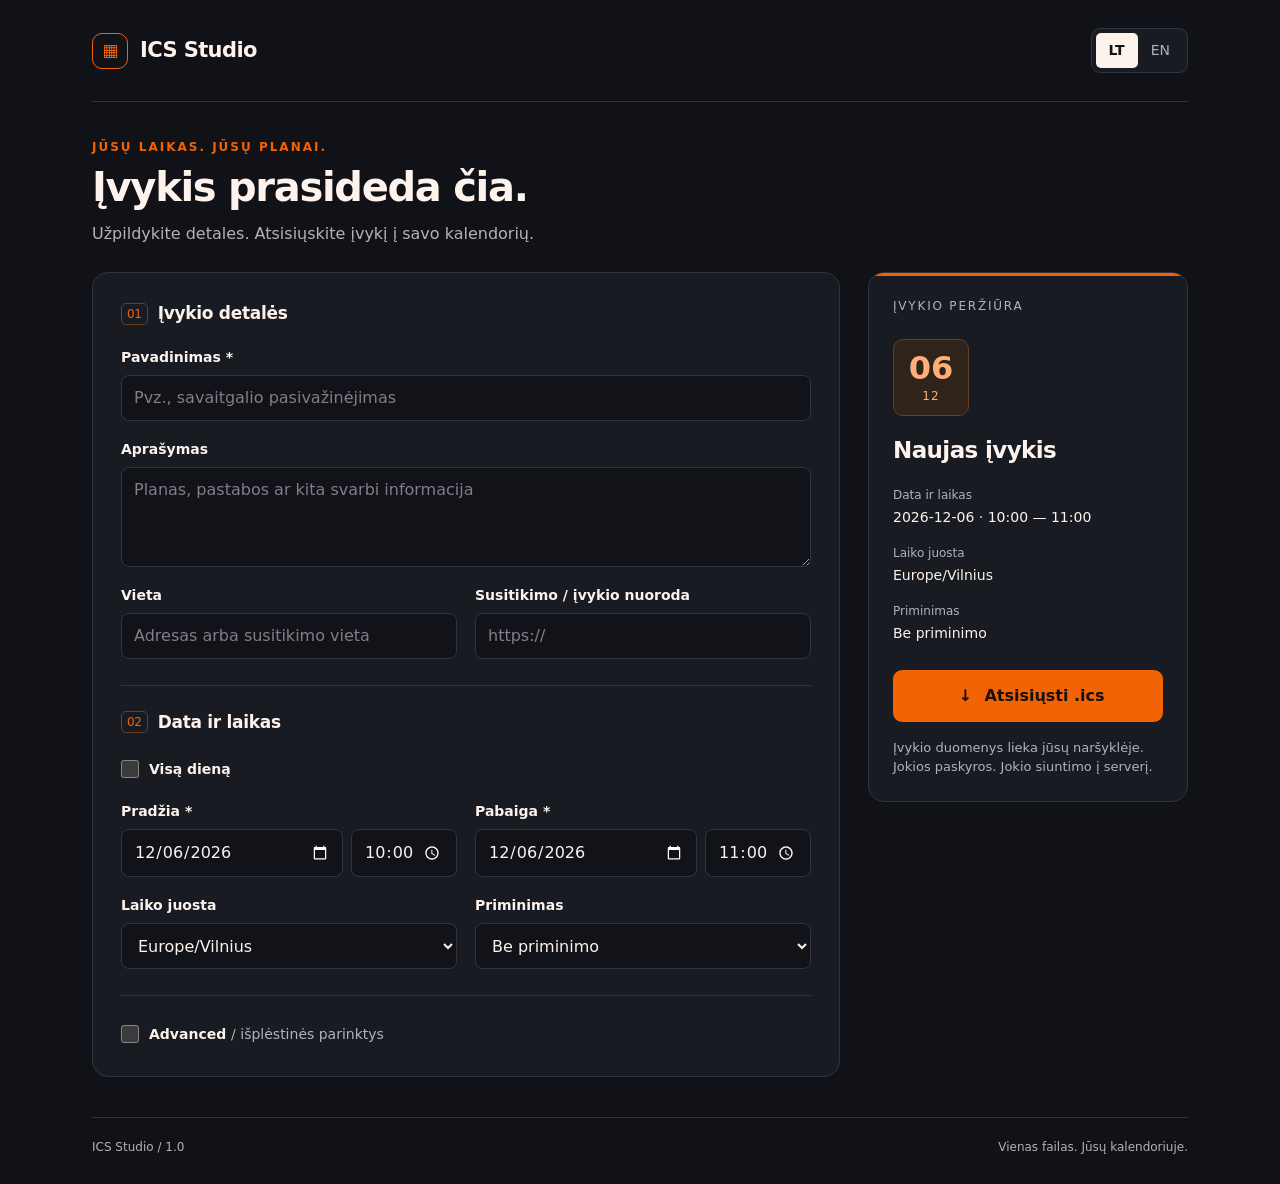
==== index.html @ b521a080 "Add files via upload" ====
<!doctype html>
<html lang="lt"><head><meta charset="UTF-8"><meta name="viewport" content="width=device-width,initial-scale=1"><meta name="theme-color" content="#111217"><meta name="description" content="Sukurkite ir atsisiųskite kalendoriaus įvykį. Create and download an iCalendar event. Private, free, no account."><title>ICS Studio — Kalendoriaus įvykis</title><link rel="icon" href="./favicon.svg" type="image/svg+xml"><link rel="stylesheet" href="./styles.css"><script defer src="./calendar.js"></script><script defer src="./app.js"></script></head>
<body><div class="shell"><header><div class="brand"><span class="mark" aria-hidden="true">▦</span>ICS Studio</div><nav class="lang" aria-label="Kalba / Language"><button type="button" data-lang="lt" aria-pressed="true">LT</button><button type="button" data-lang="en" aria-pressed="false">EN</button></nav></header>
<main><div class="intro"><p class="eyebrow" data-t="eyebrow">Jūsų laikas. Jūsų planai.</p><h1 data-t="heading">Įvykis prasideda čia.</h1><p data-t="intro">Užpildykite detales. Atsisiųskite įvykį į savo kalendorių.</p></div>
<noscript>Įjunkite JavaScript, kad galėtumėte sugeneruoti failą. Enable JavaScript to generate a file.</noscript>
<div class="layout"><form id="event-form" class="form-card">
<section><h2 class="section-title"><span class="number">01</span><span data-t="details">Įvykio detalės</span></h2><div class="grid">
<div class="field full"><label for="title" data-t="title">Pavadinimas *</label><input id="title" required maxlength="500" data-p="titlePlaceholder" placeholder="Pvz., savaitgalio pasivažinėjimas" autocomplete="off"></div>
<div class="field full"><label for="description" data-t="description">Aprašymas</label><textarea id="description" maxlength="20000" data-p="descriptionPlaceholder" placeholder="Planas, pastabos ar kita svarbi informacija"></textarea></div>
<div class="field"><label for="location" data-t="location">Vieta</label><input id="location" maxlength="1000" data-p="locationPlaceholder" placeholder="Adresas arba susitikimo vieta"></div>
<div class="field"><label for="url" data-t="url">Susitikimo / įvykio nuoroda</label><input id="url" type="url" maxlength="2000" placeholder="https://"></div>
</div></section>
<section><h2 class="section-title"><span class="number">02</span><span data-t="when">Data ir laikas</span></h2><div class="grid">
<label class="check full"><input id="allDay" type="checkbox"><span data-t="allDay">Visą dieną</span></label>
<div class="field"><label for="startDate" data-t="start">Pradžia *</label><div class="date-pair"><input id="startDate" type="date" min="2007-01-01" max="2099-12-31" required><input id="startTime" type="time" value="10:00" required data-a="startTime"></div></div>
<div class="field"><label for="endDate" data-t="end">Pabaiga *</label><div class="date-pair"><input id="endDate" type="date" min="2007-01-01" max="2099-12-31" required><input id="endTime" type="time" value="11:00" required data-a="endTime"></div></div>
<p class="hint full" id="allDayHint" data-t="allDayHint" hidden>Įtraukiama ir pasirinkta paskutinė diena.</p>
<div class="field" id="zoneField"><label for="zone" data-t="zone">Laiko juosta</label><select id="zone"><option value="Europe/Vilnius">Europe/Vilnius</option><option value="Europe/Riga">Europe/Riga</option><option value="Europe/Tallinn">Europe/Tallinn</option><option value="Europe/Warsaw">Europe/Warsaw</option><option value="Europe/Berlin">Europe/Berlin</option><option value="Europe/Paris">Europe/Paris</option><option value="Europe/London">Europe/London</option><option value="America/New_York">America/New_York</option><option value="America/Los_Angeles">America/Los_Angeles</option><option value="UTC">UTC</option></select></div>
<div class="field"><label for="reminder" data-t="reminder">Priminimas</label><select id="reminder"><option value="" data-t="none">Be priminimo</option><option value="0" data-t="atStart">Prasidėjus</option><option value="5" data-t="m5">Prieš 5 min.</option><option value="15" data-t="m15">Prieš 15 min.</option><option value="30" data-t="m30">Prieš 30 min.</option><option value="60" data-t="h1">Prieš 1 val.</option><option value="1440" data-t="d1">Prieš 1 dieną</option></select></div>
</div></section>
<section><div class="advanced-toggle"><label class="check"><input id="advanced" type="checkbox" aria-controls="advancedFields" aria-expanded="false"><span>Advanced <span class="optional" data-t="advanced">/ išplėstinės parinktys</span></span></label></div>
<fieldset id="advancedFields" class="advanced-content" disabled hidden><div class="grid">
<div class="field full"><label for="frequency" data-t="frequency">Pasikartojimas</label><select id="frequency"><option value="" data-t="once">Nesikartoja</option><option value="DAILY" data-t="daily">Kasdien</option><option value="WEEKLY" data-t="weekly">Kas savaitę</option><option value="MONTHLY" data-t="monthly">Kas mėnesį</option><option value="YEARLY" data-t="yearly">Kasmet</option></select></div>
<div class="full" id="repeatFields" hidden><div class="grid"><div class="field"><label for="interval" data-t="interval">Kas kiek periodų</label><input id="interval" type="number" value="1" min="1" max="999" required><p class="hint" data-t="intervalHint">Pvz., „Kas savaitę“ + 2 = kas dvi savaites.</p></div><div class="field"><label for="repeatEnd" data-t="repeatEnd">Kartojimo pabaiga</label><select id="repeatEnd"><option value="never" data-t="never">Nesibaigia</option><option value="count" data-t="afterCount">Po nurodyto kartų skaičiaus</option><option value="until" data-t="untilDate">Nurodytą dieną</option></select></div>
<div class="field" id="countField" hidden><label for="count" data-t="count">Kartų skaičius (su pirmuoju)</label><input id="count" type="number" min="1" max="999" value="10" required></div><div class="field" id="untilField" hidden><label for="until" data-t="until">Iki datos imtinai</label><input id="until" type="date" min="2007-01-01" max="2099-12-31" required></div>
<fieldset class="full" id="weekField" hidden><legend data-t="weekdays">Savaitės dienos</legend><div class="weekdays"><label><input type="checkbox" name="weekday" value="MO"><span data-t="mo">Pr</span></label><label><input type="checkbox" name="weekday" value="TU"><span data-t="tu">An</span></label><label><input type="checkbox" name="weekday" value="WE"><span data-t="we">Tr</span></label><label><input type="checkbox" name="weekday" value="TH"><span data-t="th">Kt</span></label><label><input type="checkbox" name="weekday" value="FR"><span data-t="fr">Pn</span></label><label><input type="checkbox" name="weekday" value="SA"><span data-t="sa">Št</span></label><label><input type="checkbox" name="weekday" value="SU"><span data-t="su">Sk</span></label></div><p class="hint" data-t="weekdayHint">Nepasirinkus dienų, kartojama pradžios savaitės dieną. Pasirinkus dienas, įtraukite ir pradžios dieną.</p></fieldset>
<p class="hint full" id="monthHint" data-t="monthHint" hidden>Jeigu mėnesyje nėra pasirinktos dienos (pvz., 31-osios), tas mėnuo praleidžiamas. Vasario 29-oji kasmet kartojama tik keliamaisiais metais.</p></div></div>
<div class="field full"><label for="organizer" data-t="organizer">Organizatoriaus el. paštas</label><input id="organizer" type="email" placeholder="name@example.com" maxlength="254"></div>
<div class="field full"><label for="attendees" data-t="attendees">Dalyvių el. paštai</label><textarea id="attendees" rows="2" maxlength="10000" placeholder="name@example.com, name2@example.com"></textarea><p class="hint" data-t="attendeeHint">Atskirkite kableliu arba nauja eilute. Kvietimai el. paštu nesiunčiami.</p></div>
<div class="field"><label for="privacy" data-t="privacy">Privatumas</label><select id="privacy"><option value="PUBLIC" data-t="public">Viešas</option><option value="PRIVATE" data-t="private">Privatus</option><option value="CONFIDENTIAL" data-t="confidential">Konfidencialus</option></select></div>
<div class="field"><label for="busy" data-t="busy">Rodyti kaip</label><select id="busy"><option value="OPAQUE" data-t="busyValue">Užimtas</option><option value="TRANSPARENT" data-t="freeValue">Laisvas</option></select></div>
<div class="field full"><label for="status" data-t="status">Įvykio būsena</label><select id="status"><option value="CONFIRMED" data-t="confirmed">Patvirtintas</option><option value="TENTATIVE" data-t="tentative">Preliminarus</option></select></div>
<div class="field full"><span class="label" data-t="extraReminders">Papildomi priminimai</span><div id="reminders" class="reminders"></div><button type="button" class="subbutton" id="addReminder" data-t="addReminder">+ Pridėti priminimą</button><p class="hint" data-t="alarmHint">Minutėmis iki pradžios (0–40 320). Kalendoriaus programa gali taikyti savo priminimų taisykles. Visos dienos įvykiams skaičiuojama nuo vidurnakčio.</p></div>
<p class="hint full" data-t="privateHint">„Privatus“ yra kalendoriaus žyma, ne failo apsauga. Failą gavęs žmogus gali perskaityti jo turinį.</p>
</div></fieldset></section></form>
<aside class="preview" aria-labelledby="previewHeading"><p class="preview-tag" id="previewHeading" data-t="preview">Įvykio peržiūra</p><div class="date-badge"><strong id="previewDay">—</strong><span id="previewMonth">—</span></div><h3 id="previewTitle">Naujas įvykis</h3><div class="summary"><div><small data-t="when">Data ir laikas</small><span id="previewWhen"></span></div><div id="previewZoneRow"><small data-t="zone">Laiko juosta</small><span id="previewZone">Europe/Vilnius</span></div><div id="previewLocationRow" hidden><small data-t="location">Vieta</small><span id="previewLocation"></span></div><div id="previewRepeatRow" hidden><small data-t="frequency">Pasikartojimas</small><span id="previewRepeat"></span></div><div><small data-t="reminder">Priminimas</small><span id="previewReminder"></span></div></div><button class="download" type="submit" form="event-form"><span aria-hidden="true">↓</span> <span data-t="download">Atsisiųsti .ics</span></button><div id="feedback" class="feedback" role="status" aria-live="polite"></div><p class="privacy-note" data-t="localNote">Įvykio duomenys lieka jūsų naršyklėje. Jokios paskyros. Jokio siuntimo į serverį.</p></aside>
</div></main><footer><span>ICS Studio <span class="optional">/ 1.0</span></span><span data-t="footer">Vienas failas. Jūsų kalendoriuje.</span></footer></div></body></html>
---- styles.css ----
:root{color-scheme:dark;--bg:#111217;--panel:#191b22;--input:#111319;--line:#32343f;--text:#fdf2ec;--muted:#b4b2b9;--orange:#f16305;--focus:#ffae77;font-family:Inter,ui-sans-serif,system-ui,-apple-system,BlinkMacSystemFont,"Segoe UI",sans-serif;font-size:16px}*{box-sizing:border-box}body{margin:0;background:var(--bg);color:var(--text);line-height:1.5}button,input,select,textarea{font:inherit}button{cursor:pointer}a{color:var(--focus)}.shell{max-width:1160px;margin:auto;padding:0 32px}header{display:flex;align-items:center;justify-content:space-between;gap:16px;padding:28px 0;border-bottom:1px solid var(--line)}.brand{display:flex;align-items:center;gap:12px;font-weight:700;letter-spacing:-.6px;font-size:21px}.mark{width:36px;height:36px;display:grid;place-items:center;border:1px solid var(--orange);border-radius:10px;color:var(--orange);font-size:17px}.lang{display:flex;background:var(--panel);border:1px solid var(--line);padding:4px;border-radius:9px}.lang button{border:0;background:none;color:var(--muted);padding:7px 13px;font-size:14px;border-radius:5px}.lang button[aria-pressed=true]{background:var(--text);color:var(--bg);font-weight:700}.intro{padding:36px 0 26px}.eyebrow{font-size:12px;letter-spacing:2px;font-weight:700;text-transform:uppercase;color:var(--orange);margin:0 0 8px}h1{font-size:clamp(28px,4vw,40px);letter-spacing:-1.3px;line-height:1.15;margin:0 0 12px}.intro p:last-child{color:var(--muted);margin:0;font-size:16px}.layout{display:grid;grid-template-columns:minmax(0,1fr) 320px;align-items:start;gap:28px;padding-bottom:40px}.form-card,.preview{background:var(--panel);border:1px solid var(--line);border-radius:16px}.form-card{padding:28px}section+section{margin-top:26px;padding-top:24px;border-top:1px solid var(--line)}h2{font-size:17px;letter-spacing:-.3px;margin:0 0 20px}.section-title{display:flex;align-items:center;gap:10px}.number{font-size:12px;font-weight:500;color:var(--orange);border:1px solid #694126;border-radius:5px;padding:1px 5px}.grid{display:grid;grid-template-columns:1fr 1fr;gap:18px}.field{display:flex;flex-direction:column;gap:7px;min-width:0}.full{grid-column:1/-1}label,.label{font-size:14px;font-weight:550}.optional{font-weight:400;color:var(--muted)}input:not([type=checkbox]),select,textarea{display:block;width:100%;min-width:0;color:var(--text);background:var(--input);border:1px solid var(--line);border-radius:8px;min-height:46px;padding:10px 12px;outline:none}textarea{resize:vertical;min-height:100px}input::placeholder,textarea::placeholder{color:#817e89}input:focus,select:focus,textarea:focus{border-color:var(--orange)}:focus-visible{outline:2px solid var(--focus);outline-offset:3px}input[type=checkbox]{accent-color:var(--orange);width:18px;height:18px;flex-shrink:0;margin:0}.check{display:flex;align-items:center;gap:10px;min-height:28px}.date-pair{display:grid;grid-template-columns:minmax(0,1fr) 106px;gap:8px}.hint{font-size:13px;color:var(--muted);margin:3px 0 0;line-height:1.5}.advanced-toggle{display:flex;align-items:center;justify-content:space-between;gap:14px}.pill{font-size:12px;color:var(--muted);border:1px solid var(--line);border-radius:5px;padding:3px 7px}.advanced-content{padding-top:22px}.weekdays{display:flex;gap:12px;flex-wrap:wrap}.weekdays label{display:flex;gap:5px;align-items:center}.reminders{display:grid;gap:8px}.alarm-row{display:flex;gap:8px}.subbutton{background:transparent;border:1px solid var(--line);color:var(--text);border-radius:8px;padding:9px 12px;font-size:14px}.preview{position:sticky;top:24px;padding:24px;overflow:hidden}.preview:before{content:"";display:block;position:absolute;top:0;left:0;right:0;height:3px;background:var(--orange)}.preview-tag{color:var(--muted);font-size:12px;text-transform:uppercase;letter-spacing:1.8px;margin:0 0 24px}.date-badge{display:inline-flex;flex-direction:column;text-align:center;background:#302319;border:1px solid #674022;border-radius:10px;min-width:76px;padding:10px;margin-bottom:20px;color:var(--focus)}.date-badge strong{font-size:32px;font-weight:550;line-height:1.15}.date-badge span{font-size:12px;letter-spacing:1px;text-transform:uppercase}.preview h3{font-size:23px;line-height:1.3;letter-spacing:-.6px;overflow-wrap:anywhere;margin:0 0 20px}.summary{display:grid;gap:16px}.summary div{font-size:14px;overflow-wrap:anywhere}.summary small{display:block;font-size:12px;color:var(--muted);margin-bottom:3px}.download{width:100%;border:0;border-radius:9px;background:var(--orange);color:#17100c;font-weight:750;padding:14px 12px;margin-top:26px}.download:hover{background:#ff7c28}.download span{margin-left:7px}.privacy-note{font-size:13px;color:var(--muted);margin:16px 0 0}.feedback{font-size:14px;overflow-wrap:anywhere;margin-top:12px}.feedback.error{color:#ffb5ac}.feedback.success{color:#bfe3ac}footer{border-top:1px solid var(--line);display:flex;justify-content:space-between;gap:16px;padding:20px 0 28px;color:var(--muted);font-size:12px}[hidden]{display:none!important}noscript{display:block;padding:20px;color:#ffb5ac}fieldset{border:0;padding:0;margin:0;min-width:0}legend{font-size:14px;margin-bottom:10px}@media(max-width:940px){.layout{grid-template-columns:minmax(0,1fr) 280px;gap:20px}.form-card{padding:22px}.grid{grid-template-columns:1fr}.full{grid-column:auto}.date-pair{grid-template-columns:1fr 120px}}@media(max-width:720px){.shell{padding:0 18px}header{padding:20px 0}.intro{padding:28px 0 22px}.layout{grid-template-columns:1fr;gap:20px}.preview{position:static}.form-card{padding:20px}.grid{grid-template-columns:1fr 1fr}.full{grid-column:1/-1}.date-pair{grid-template-columns:1fr}.preview-tag{margin-bottom:16px}.date-badge{float:right;margin:0 0 15px 15px}.summary{clear:both}footer{flex-wrap:wrap}}@media(max-width:440px){.grid{grid-template-columns:1fr}.full{grid-column:auto}.date-pair{grid-template-columns:minmax(0,1fr) 105px}.brand{font-size:19px}.lang button{padding:7px 10px}}@media(prefers-reduced-motion:no-preference){button{transition:background .15s ease,border-color .15s ease}}
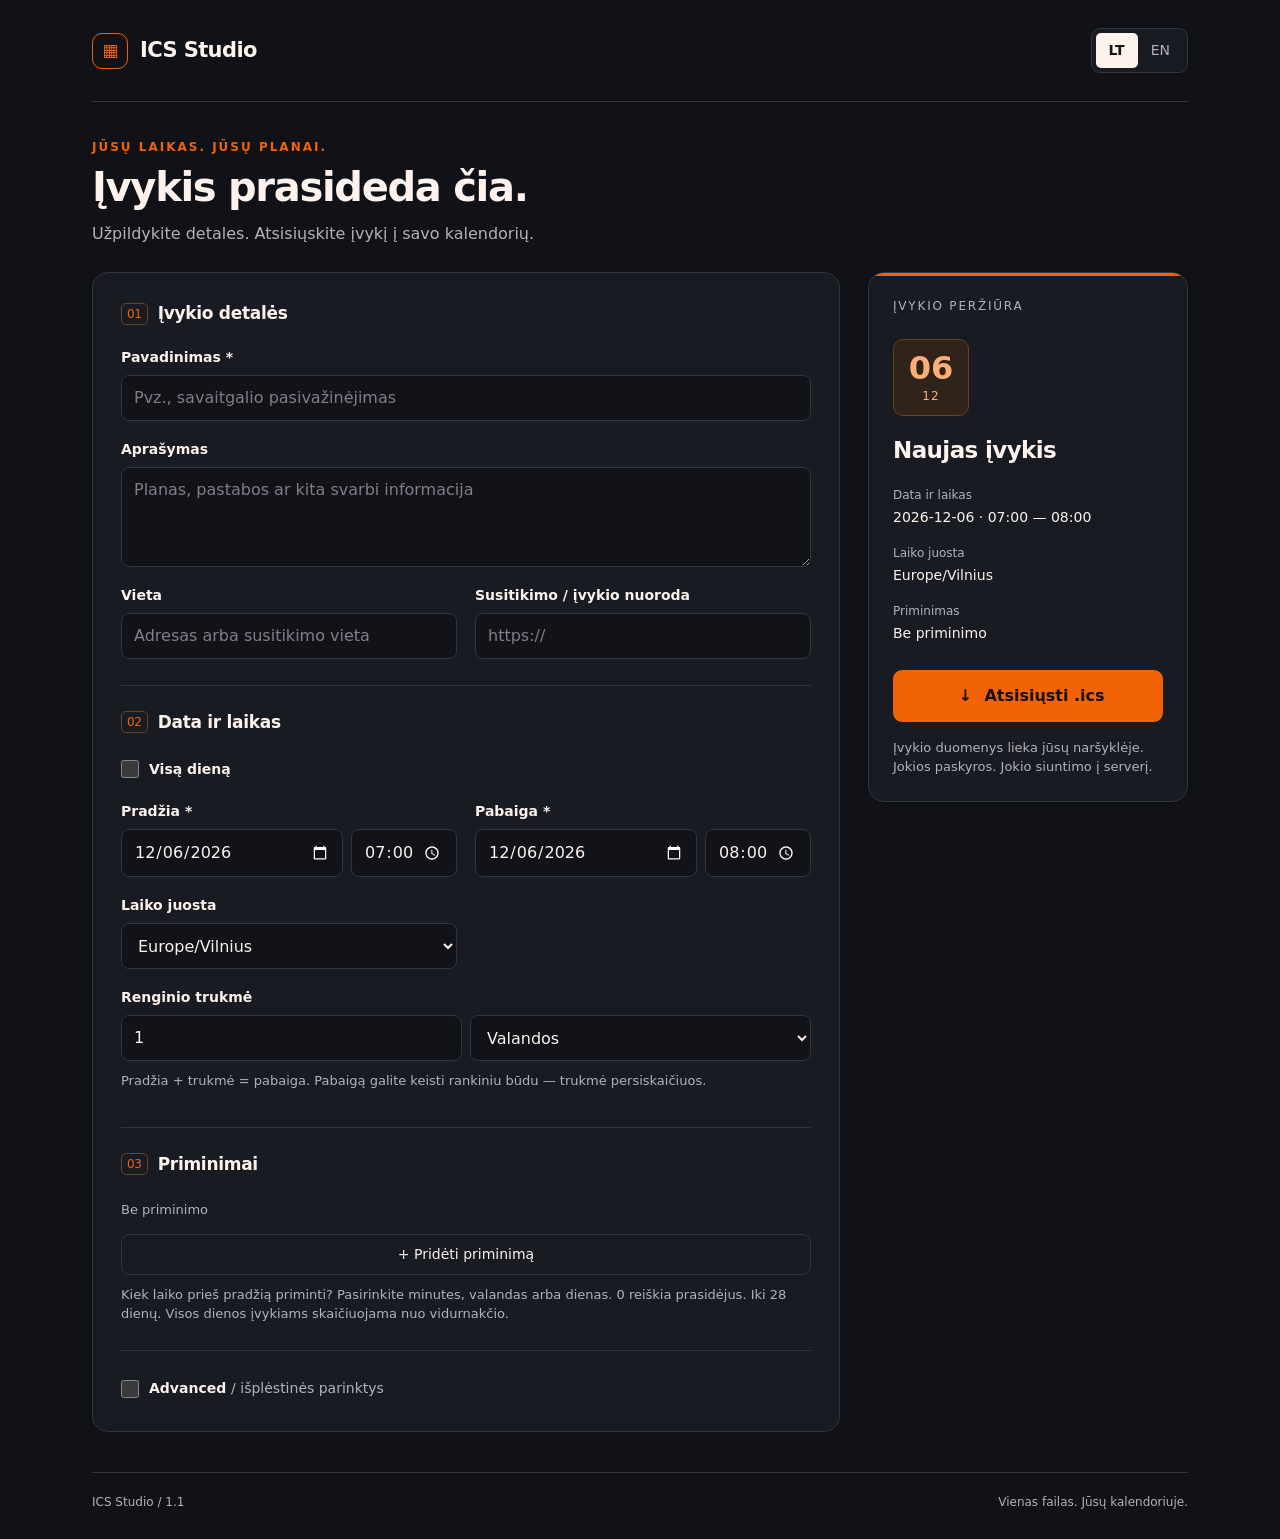
==== commit 45b48a81: "Add files via upload" ====
--- a/index.html
+++ b/index.html
@@ -1,5 +1,5 @@
 <!doctype html>
-<html lang="lt"><head><meta charset="UTF-8"><meta name="viewport" content="width=device-width,initial-scale=1"><meta name="theme-color" content="#111217"><meta name="description" content="Sukurkite ir atsisiųskite kalendoriaus įvykį. Create and download an iCalendar event. Private, free, no account."><title>ICS Studio — Kalendoriaus įvykis</title><link rel="icon" href="./favicon.svg" type="image/svg+xml"><link rel="stylesheet" href="./styles.css"><script defer src="./calendar.js"></script><script defer src="./app.js"></script></head>
+<html lang="lt"><head><meta charset="UTF-8"><meta name="viewport" content="width=device-width,initial-scale=1"><meta name="theme-color" content="#111217"><meta name="description" content="Sukurkite ir atsisiųskite kalendoriaus įvykį. Create and download an iCalendar event. Private, free, no account."><title>ICS Studio — Kalendoriaus įvykis</title><link rel="icon" href="./favicon.svg" type="image/svg+xml"><link rel="stylesheet" href="./styles.css?v=1.1"><script defer src="./calendar.js?v=1.1"></script><script defer src="./time.js?v=1.1"></script><script defer src="./app.js?v=1.1"></script></head>
 <body><div class="shell"><header><div class="brand"><span class="mark" aria-hidden="true">▦</span>ICS Studio</div><nav class="lang" aria-label="Kalba / Language"><button type="button" data-lang="lt" aria-pressed="true">LT</button><button type="button" data-lang="en" aria-pressed="false">EN</button></nav></header>
 <main><div class="intro"><p class="eyebrow" data-t="eyebrow">Jūsų laikas. Jūsų planai.</p><h1 data-t="heading">Įvykis prasideda čia.</h1><p data-t="intro">Užpildykite detales. Atsisiųskite įvykį į savo kalendorių.</p></div>
 <noscript>Įjunkite JavaScript, kad galėtumėte sugeneruoti failą. Enable JavaScript to generate a file.</noscript>
@@ -16,9 +16,8 @@
 <div class="field"><label for="endDate" data-t="end">Pabaiga *</label><div class="date-pair"><input id="endDate" type="date" min="2007-01-01" max="2099-12-31" required><input id="endTime" type="time" value="11:00" required data-a="endTime"></div></div>
 <p class="hint full" id="allDayHint" data-t="allDayHint" hidden>Įtraukiama ir pasirinkta paskutinė diena.</p>
 <div class="field" id="zoneField"><label for="zone" data-t="zone">Laiko juosta</label><select id="zone"><option value="Europe/Vilnius">Europe/Vilnius</option><option value="Europe/Riga">Europe/Riga</option><option value="Europe/Tallinn">Europe/Tallinn</option><option value="Europe/Warsaw">Europe/Warsaw</option><option value="Europe/Berlin">Europe/Berlin</option><option value="Europe/Paris">Europe/Paris</option><option value="Europe/London">Europe/London</option><option value="America/New_York">America/New_York</option><option value="America/Los_Angeles">America/Los_Angeles</option><option value="UTC">UTC</option></select></div>
-<div class="field"><label for="reminder" data-t="reminder">Priminimas</label><select id="reminder"><option value="" data-t="none">Be priminimo</option><option value="0" data-t="atStart">Prasidėjus</option><option value="5" data-t="m5">Prieš 5 min.</option><option value="15" data-t="m15">Prieš 15 min.</option><option value="30" data-t="m30">Prieš 30 min.</option><option value="60" data-t="h1">Prieš 1 val.</option><option value="1440" data-t="d1">Prieš 1 dieną</option></select></div>
-</div></section>
-<section><div class="advanced-toggle"><label class="check"><input id="advanced" type="checkbox" aria-controls="advancedFields" aria-expanded="false"><span>Advanced <span class="optional" data-t="advanced">/ išplėstinės parinktys</span></span></label></div>
+<div class="field full" id="durationField"><label for="duration" data-t="duration">Renginio trukmė</label><div class="quantity-row"><input id="duration" type="number" min="0.01" step="any" value="1" required><select id="durationUnit" data-a="durationUnit" aria-label="Trukmės vienetas"><option value="1" data-t="unitMinutes">Minutės</option><option value="60" data-t="unitHours" selected>Valandos</option><option value="1440" data-t="unitDays">Dienos</option></select></div><p class="hint" data-t="durationHint">Pradžia + trukmė = pabaiga. Pabaigą galite keisti rankiniu būdu — trukmė persiskaičiuos.</p><p class="hint" id="timeFeedback" role="status" aria-live="polite"></p></div></div></section>
+<section><h2 class="section-title"><span class="number">03</span><span data-t="remindersHeading">Priminimai</span></h2><div class="field"><p id="noReminders" class="hint" data-t="none">Be priminimo</p><div id="reminders" class="reminders"></div><button type="button" class="subbutton" id="addReminder" data-t="addReminder">+ Pridėti priminimą</button><p class="hint" data-t="alarmHint">Kiek laiko prieš pradžią priminti? Pasirinkite minutes, valandas arba dienas. 0 reiškia prasidėjus. Visos dienos įvykiams skaičiuojama nuo vidurnakčio.</p></div></section><section><div class="advanced-toggle"><label class="check"><input id="advanced" type="checkbox" aria-controls="advancedFields" aria-expanded="false"><span>Advanced <span class="optional" data-t="advanced">/ išplėstinės parinktys</span></span></label></div>
 <fieldset id="advancedFields" class="advanced-content" disabled hidden><div class="grid">
 <div class="field full"><label for="frequency" data-t="frequency">Pasikartojimas</label><select id="frequency"><option value="" data-t="once">Nesikartoja</option><option value="DAILY" data-t="daily">Kasdien</option><option value="WEEKLY" data-t="weekly">Kas savaitę</option><option value="MONTHLY" data-t="monthly">Kas mėnesį</option><option value="YEARLY" data-t="yearly">Kasmet</option></select></div>
 <div class="full" id="repeatFields" hidden><div class="grid"><div class="field"><label for="interval" data-t="interval">Kas kiek periodų</label><input id="interval" type="number" value="1" min="1" max="999" required><p class="hint" data-t="intervalHint">Pvz., „Kas savaitę“ + 2 = kas dvi savaites.</p></div><div class="field"><label for="repeatEnd" data-t="repeatEnd">Kartojimo pabaiga</label><select id="repeatEnd"><option value="never" data-t="never">Nesibaigia</option><option value="count" data-t="afterCount">Po nurodyto kartų skaičiaus</option><option value="until" data-t="untilDate">Nurodytą dieną</option></select></div>
@@ -30,8 +29,7 @@
 <div class="field"><label for="privacy" data-t="privacy">Privatumas</label><select id="privacy"><option value="PUBLIC" data-t="public">Viešas</option><option value="PRIVATE" data-t="private">Privatus</option><option value="CONFIDENTIAL" data-t="confidential">Konfidencialus</option></select></div>
 <div class="field"><label for="busy" data-t="busy">Rodyti kaip</label><select id="busy"><option value="OPAQUE" data-t="busyValue">Užimtas</option><option value="TRANSPARENT" data-t="freeValue">Laisvas</option></select></div>
 <div class="field full"><label for="status" data-t="status">Įvykio būsena</label><select id="status"><option value="CONFIRMED" data-t="confirmed">Patvirtintas</option><option value="TENTATIVE" data-t="tentative">Preliminarus</option></select></div>
-<div class="field full"><span class="label" data-t="extraReminders">Papildomi priminimai</span><div id="reminders" class="reminders"></div><button type="button" class="subbutton" id="addReminder" data-t="addReminder">+ Pridėti priminimą</button><p class="hint" data-t="alarmHint">Minutėmis iki pradžios (0–40 320). Kalendoriaus programa gali taikyti savo priminimų taisykles. Visos dienos įvykiams skaičiuojama nuo vidurnakčio.</p></div>
 <p class="hint full" data-t="privateHint">„Privatus“ yra kalendoriaus žyma, ne failo apsauga. Failą gavęs žmogus gali perskaityti jo turinį.</p>
 </div></fieldset></section></form>
 <aside class="preview" aria-labelledby="previewHeading"><p class="preview-tag" id="previewHeading" data-t="preview">Įvykio peržiūra</p><div class="date-badge"><strong id="previewDay">—</strong><span id="previewMonth">—</span></div><h3 id="previewTitle">Naujas įvykis</h3><div class="summary"><div><small data-t="when">Data ir laikas</small><span id="previewWhen"></span></div><div id="previewZoneRow"><small data-t="zone">Laiko juosta</small><span id="previewZone">Europe/Vilnius</span></div><div id="previewLocationRow" hidden><small data-t="location">Vieta</small><span id="previewLocation"></span></div><div id="previewRepeatRow" hidden><small data-t="frequency">Pasikartojimas</small><span id="previewRepeat"></span></div><div><small data-t="reminder">Priminimas</small><span id="previewReminder"></span></div></div><button class="download" type="submit" form="event-form"><span aria-hidden="true">↓</span> <span data-t="download">Atsisiųsti .ics</span></button><div id="feedback" class="feedback" role="status" aria-live="polite"></div><p class="privacy-note" data-t="localNote">Įvykio duomenys lieka jūsų naršyklėje. Jokios paskyros. Jokio siuntimo į serverį.</p></aside>
-</div></main><footer><span>ICS Studio <span class="optional">/ 1.0</span></span><span data-t="footer">Vienas failas. Jūsų kalendoriuje.</span></footer></div></body></html>
+</div></main><footer><span>ICS Studio <span class="optional">/ 1.1</span></span><span data-t="footer">Vienas failas. Jūsų kalendoriuje.</span></footer></div></body></html>
--- a/styles.css
+++ b/styles.css
@@ -1 +1,3 @@
 :root{color-scheme:dark;--bg:#111217;--panel:#191b22;--input:#111319;--line:#32343f;--text:#fdf2ec;--muted:#b4b2b9;--orange:#f16305;--focus:#ffae77;font-family:Inter,ui-sans-serif,system-ui,-apple-system,BlinkMacSystemFont,"Segoe UI",sans-serif;font-size:16px}*{box-sizing:border-box}body{margin:0;background:var(--bg);color:var(--text);line-height:1.5}button,input,select,textarea{font:inherit}button{cursor:pointer}a{color:var(--focus)}.shell{max-width:1160px;margin:auto;padding:0 32px}header{display:flex;align-items:center;justify-content:space-between;gap:16px;padding:28px 0;border-bottom:1px solid var(--line)}.brand{display:flex;align-items:center;gap:12px;font-weight:700;letter-spacing:-.6px;font-size:21px}.mark{width:36px;height:36px;display:grid;place-items:center;border:1px solid var(--orange);border-radius:10px;color:var(--orange);font-size:17px}.lang{display:flex;background:var(--panel);border:1px solid var(--line);padding:4px;border-radius:9px}.lang button{border:0;background:none;color:var(--muted);padding:7px 13px;font-size:14px;border-radius:5px}.lang button[aria-pressed=true]{background:var(--text);color:var(--bg);font-weight:700}.intro{padding:36px 0 26px}.eyebrow{font-size:12px;letter-spacing:2px;font-weight:700;text-transform:uppercase;color:var(--orange);margin:0 0 8px}h1{font-size:clamp(28px,4vw,40px);letter-spacing:-1.3px;line-height:1.15;margin:0 0 12px}.intro p:last-child{color:var(--muted);margin:0;font-size:16px}.layout{display:grid;grid-template-columns:minmax(0,1fr) 320px;align-items:start;gap:28px;padding-bottom:40px}.form-card,.preview{background:var(--panel);border:1px solid var(--line);border-radius:16px}.form-card{padding:28px}section+section{margin-top:26px;padding-top:24px;border-top:1px solid var(--line)}h2{font-size:17px;letter-spacing:-.3px;margin:0 0 20px}.section-title{display:flex;align-items:center;gap:10px}.number{font-size:12px;font-weight:500;color:var(--orange);border:1px solid #694126;border-radius:5px;padding:1px 5px}.grid{display:grid;grid-template-columns:1fr 1fr;gap:18px}.field{display:flex;flex-direction:column;gap:7px;min-width:0}.full{grid-column:1/-1}label,.label{font-size:14px;font-weight:550}.optional{font-weight:400;color:var(--muted)}input:not([type=checkbox]),select,textarea{display:block;width:100%;min-width:0;color:var(--text);background:var(--input);border:1px solid var(--line);border-radius:8px;min-height:46px;padding:10px 12px;outline:none}textarea{resize:vertical;min-height:100px}input::placeholder,textarea::placeholder{color:#817e89}input:focus,select:focus,textarea:focus{border-color:var(--orange)}:focus-visible{outline:2px solid var(--focus);outline-offset:3px}input[type=checkbox]{accent-color:var(--orange);width:18px;height:18px;flex-shrink:0;margin:0}.check{display:flex;align-items:center;gap:10px;min-height:28px}.date-pair{display:grid;grid-template-columns:minmax(0,1fr) 106px;gap:8px}.hint{font-size:13px;color:var(--muted);margin:3px 0 0;line-height:1.5}.advanced-toggle{display:flex;align-items:center;justify-content:space-between;gap:14px}.pill{font-size:12px;color:var(--muted);border:1px solid var(--line);border-radius:5px;padding:3px 7px}.advanced-content{padding-top:22px}.weekdays{display:flex;gap:12px;flex-wrap:wrap}.weekdays label{display:flex;gap:5px;align-items:center}.reminders{display:grid;gap:8px}.alarm-row{display:flex;gap:8px}.subbutton{background:transparent;border:1px solid var(--line);color:var(--text);border-radius:8px;padding:9px 12px;font-size:14px}.preview{position:sticky;top:24px;padding:24px;overflow:hidden}.preview:before{content:"";display:block;position:absolute;top:0;left:0;right:0;height:3px;background:var(--orange)}.preview-tag{color:var(--muted);font-size:12px;text-transform:uppercase;letter-spacing:1.8px;margin:0 0 24px}.date-badge{display:inline-flex;flex-direction:column;text-align:center;background:#302319;border:1px solid #674022;border-radius:10px;min-width:76px;padding:10px;margin-bottom:20px;color:var(--focus)}.date-badge strong{font-size:32px;font-weight:550;line-height:1.15}.date-badge span{font-size:12px;letter-spacing:1px;text-transform:uppercase}.preview h3{font-size:23px;line-height:1.3;letter-spacing:-.6px;overflow-wrap:anywhere;margin:0 0 20px}.summary{display:grid;gap:16px}.summary div{font-size:14px;overflow-wrap:anywhere}.summary small{display:block;font-size:12px;color:var(--muted);margin-bottom:3px}.download{width:100%;border:0;border-radius:9px;background:var(--orange);color:#17100c;font-weight:750;padding:14px 12px;margin-top:26px}.download:hover{background:#ff7c28}.download span{margin-left:7px}.privacy-note{font-size:13px;color:var(--muted);margin:16px 0 0}.feedback{font-size:14px;overflow-wrap:anywhere;margin-top:12px}.feedback.error{color:#ffb5ac}.feedback.success{color:#bfe3ac}footer{border-top:1px solid var(--line);display:flex;justify-content:space-between;gap:16px;padding:20px 0 28px;color:var(--muted);font-size:12px}[hidden]{display:none!important}noscript{display:block;padding:20px;color:#ffb5ac}fieldset{border:0;padding:0;margin:0;min-width:0}legend{font-size:14px;margin-bottom:10px}@media(max-width:940px){.layout{grid-template-columns:minmax(0,1fr) 280px;gap:20px}.form-card{padding:22px}.grid{grid-template-columns:1fr}.full{grid-column:auto}.date-pair{grid-template-columns:1fr 120px}}@media(max-width:720px){.shell{padding:0 18px}header{padding:20px 0}.intro{padding:28px 0 22px}.layout{grid-template-columns:1fr;gap:20px}.preview{position:static}.form-card{padding:20px}.grid{grid-template-columns:1fr 1fr}.full{grid-column:1/-1}.date-pair{grid-template-columns:1fr}.preview-tag{margin-bottom:16px}.date-badge{float:right;margin:0 0 15px 15px}.summary{clear:both}footer{flex-wrap:wrap}}@media(max-width:440px){.grid{grid-template-columns:1fr}.full{grid-column:auto}.date-pair{grid-template-columns:minmax(0,1fr) 105px}.brand{font-size:19px}.lang button{padding:7px 10px}}@media(prefers-reduced-motion:no-preference){button{transition:background .15s ease,border-color .15s ease}}
+
+.quantity-row{display:grid;grid-template-columns:minmax(0,1fr) minmax(110px,1fr);gap:8px}.alarm-row{display:grid;grid-template-columns:minmax(64px,1fr) minmax(100px,1fr) 44px;gap:8px}.alarm-row .subbutton{min-height:46px}.feedback.error,#timeFeedback{color:#ffb5ac}
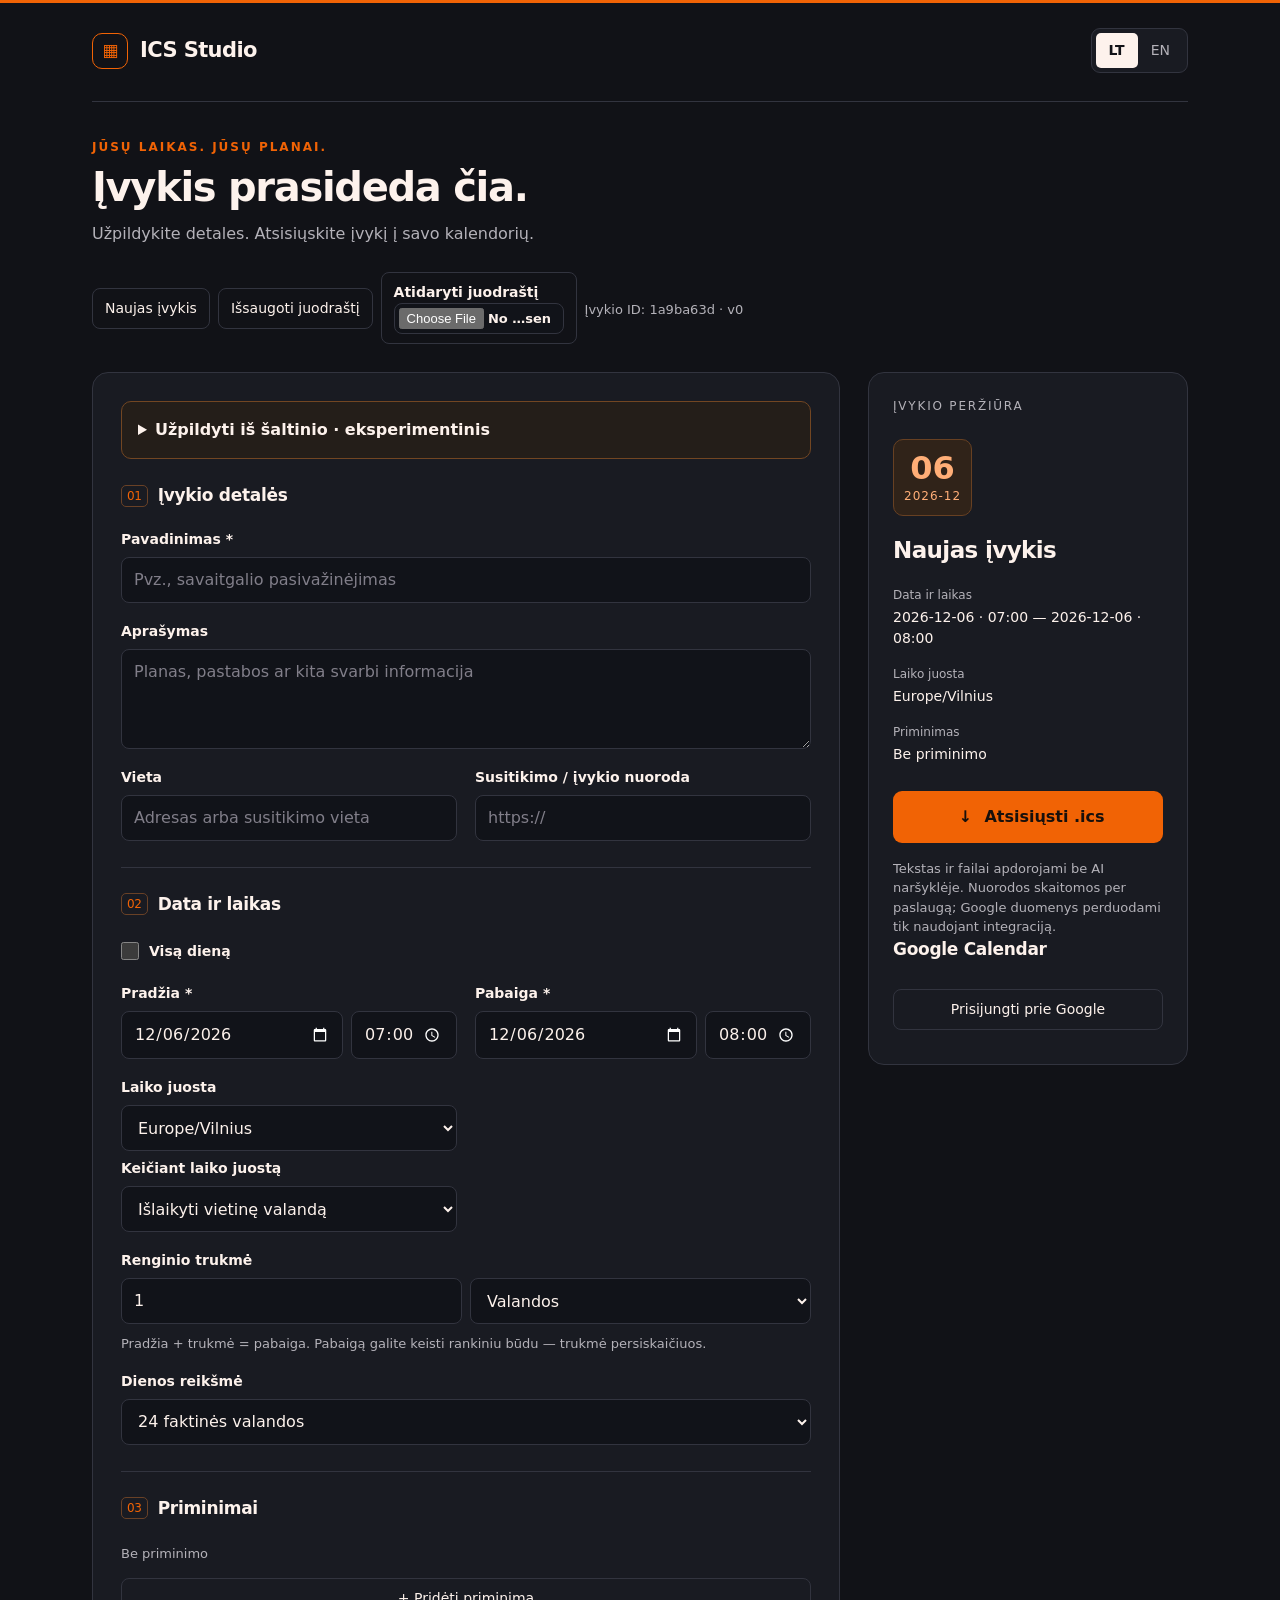
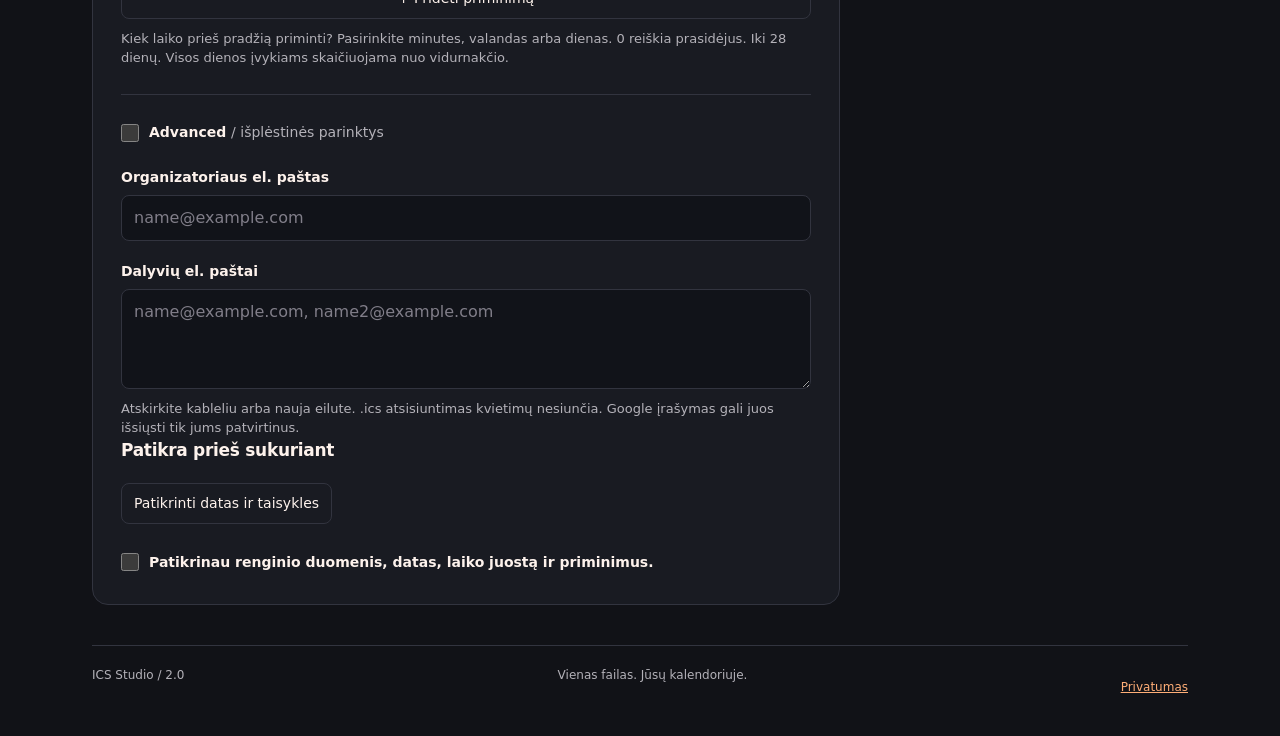
==== commit 21a3508e: "Add files via upload" ====
--- a/index.html
+++ b/index.html
@@ -1,10 +1,10 @@
 <!doctype html>
-<html lang="lt"><head><meta charset="UTF-8"><meta name="viewport" content="width=device-width,initial-scale=1"><meta name="theme-color" content="#111217"><meta name="description" content="Sukurkite ir atsisiųskite kalendoriaus įvykį. Create and download an iCalendar event. Private, free, no account."><title>ICS Studio — Kalendoriaus įvykis</title><link rel="icon" href="./favicon.svg" type="image/svg+xml"><link rel="stylesheet" href="./styles.css?v=1.1"><script defer src="./calendar.js?v=1.1"></script><script defer src="./time.js?v=1.1"></script><script defer src="./app.js?v=1.1"></script></head>
+<html lang="lt"><head><meta charset="UTF-8"><meta name="viewport" content="width=device-width,initial-scale=1"><meta name="theme-color" content="#111217"><meta name="description" content="Sukurkite ir atsisiųskite kalendoriaus įvykį. Create and download an iCalendar event. Private, free, no account."><title>ICS Studio — Kalendoriaus įvykis</title><link rel="icon" href="./favicon.svg" type="image/svg+xml"><link rel="stylesheet" href="./styles.css?v=2.0"><script defer src="./config.js?v=2.0"></script><script defer src="./engine.js?v=2.0"></script><script defer src="./extract.js?v=2.0"></script><script defer src="./files.js?v=2.0"></script><script defer src="./google.js?v=2.0"></script><script defer src="./app.js?v=2.0"></script></head>
 <body><div class="shell"><header><div class="brand"><span class="mark" aria-hidden="true">▦</span>ICS Studio</div><nav class="lang" aria-label="Kalba / Language"><button type="button" data-lang="lt" aria-pressed="true">LT</button><button type="button" data-lang="en" aria-pressed="false">EN</button></nav></header>
 <main><div class="intro"><p class="eyebrow" data-t="eyebrow">Jūsų laikas. Jūsų planai.</p><h1 data-t="heading">Įvykis prasideda čia.</h1><p data-t="intro">Užpildykite detales. Atsisiųskite įvykį į savo kalendorių.</p></div>
 <noscript>Įjunkite JavaScript, kad galėtumėte sugeneruoti failą. Enable JavaScript to generate a file.</noscript>
-<div class="layout"><form id="event-form" class="form-card">
-<section><h2 class="section-title"><span class="number">01</span><span data-t="details">Įvykio detalės</span></h2><div class="grid">
+<div class="layout"><div class="workspace-tools full-width"><button type="button" id="newEvent" class="subbutton" data-lt="Naujas įvykis" data-en="New event">Naujas įvykis</button><button type="button" id="saveProject" class="subbutton" data-lt="Išsaugoti juodraštį" data-en="Save draft">Išsaugoti juodraštį</button><label class="subbutton file-label"><span data-lt="Atidaryti juodraštį" data-en="Open draft">Atidaryti juodraštį</span><input type="file" id="openProject" accept=".icsstudio,.json"></label><span id="identityStatus" class="hint"></span></div><form id="event-form" class="form-card">
+<details class="import-panel"><summary data-lt="Užpildyti iš šaltinio · eksperimentinis" data-en="Fill from source · experimental">Užpildyti iš šaltinio · eksperimentinis</summary><p class="notice" data-lt="Eksperimentinis sprendimas BE AI. Sukūrus įvykį privaloma patikrinti, ar visa informacija pateikta teisingai." data-en="Experimental, WITHOUT AI. After creating the event, you must verify that all information is correct.">Eksperimentinis sprendimas BE AI. Sukūrus įvykį privaloma patikrinti, ar visa informacija pateikta teisingai.</p><div class="field"><label for="sourceText" data-lt="Tekstas" data-en="Text">Tekstas</label><textarea id="sourceText" maxlength="250000"></textarea><button id="parseText" type="button" class="subbutton" data-lt="Analizuoti tekstą" data-en="Analyze text">Analizuoti tekstą</button></div><div class="field"><label for="sourceFile" data-lt="Failas: TXT, MD, CSV, HTML, JSON, DOCX, tekstinis PDF" data-en="File: TXT, MD, CSV, HTML, JSON, DOCX, text PDF">Failas: TXT, MD, CSV, HTML, JSON, DOCX, tekstinis PDF</label><input id="sourceFile" type="file" accept=".txt,.md,.csv,.html,.htm,.json,.docx,.pdf"><p class="hint" data-lt="Iki 10 MB / 50 PDF puslapių. Skenuoti dokumentai ir vaizdai be teksto nepalaikomi. PDF ir DOCX skaitytuvai įkeliami iš CDN; failas lieka naršyklėje." data-en="Up to 10 MB / 50 PDF pages. Scans and images without text are unsupported. PDF/DOCX readers load from a CDN; the file stays in your browser.">Iki 10 MB / 50 PDF puslapių. Skenuoti dokumentai ir vaizdai be teksto nepalaikomi.</p></div><div class="field"><label for="sourceUrl" data-lt="Viešo puslapio nuoroda" data-en="Public page URL">Viešo puslapio nuoroda</label><input type="url" id="sourceUrl" placeholder="https://"><button type="button" id="parseUrl" class="subbutton" data-lt="Perskaityti nuorodą" data-en="Read URL">Perskaityti nuorodą</button><p class="hint" data-lt="Nuoroda siunčiama sukonfigūruotai skaitymo paslaugai. Ji skaito tik savininko leistas viešas svetaines, neprisijungia prie paskyrų." data-en="The URL is sent to the configured reader. It only reads owner-approved public sites and does not sign in to accounts.">Nuoroda siunčiama sukonfigūruotai skaitymo paslaugai.</p></div><p id="importStatus" role="status"></p><div id="importResult" hidden><label for="candidate" data-lt="Rastas renginys arba datos kandidatas" data-en="Detected event or date candidate">Rastas renginys arba datos kandidatas</label><select id="candidate"></select><div id="evidence"></div><button type="button" id="applyImport" class="subbutton" data-lt="Perkelti rastus laukus į formą" data-en="Apply extracted fields">Perkelti rastus laukus į formą</button></div></details><section><h2 class="section-title"><span class="number">01</span><span data-t="details">Įvykio detalės</span></h2><div class="grid">
 <div class="field full"><label for="title" data-t="title">Pavadinimas *</label><input id="title" required maxlength="500" data-p="titlePlaceholder" placeholder="Pvz., savaitgalio pasivažinėjimas" autocomplete="off"></div>
 <div class="field full"><label for="description" data-t="description">Aprašymas</label><textarea id="description" maxlength="20000" data-p="descriptionPlaceholder" placeholder="Planas, pastabos ar kita svarbi informacija"></textarea></div>
 <div class="field"><label for="location" data-t="location">Vieta</label><input id="location" maxlength="1000" data-p="locationPlaceholder" placeholder="Adresas arba susitikimo vieta"></div>
@@ -12,24 +12,25 @@
 </div></section>
 <section><h2 class="section-title"><span class="number">02</span><span data-t="when">Data ir laikas</span></h2><div class="grid">
 <label class="check full"><input id="allDay" type="checkbox"><span data-t="allDay">Visą dieną</span></label>
-<div class="field"><label for="startDate" data-t="start">Pradžia *</label><div class="date-pair"><input id="startDate" type="date" min="2007-01-01" max="2099-12-31" required><input id="startTime" type="time" value="10:00" required data-a="startTime"></div></div>
-<div class="field"><label for="endDate" data-t="end">Pabaiga *</label><div class="date-pair"><input id="endDate" type="date" min="2007-01-01" max="2099-12-31" required><input id="endTime" type="time" value="11:00" required data-a="endTime"></div></div>
+<div class="field"><label for="startDate" data-t="start">Pradžia *</label><div class="date-pair"><input id="startDate" type="date" min="2007-01-01" max="2099-12-31" required><input id="startTime" type="time" value="10:00" required data-a="startTime"></div><div id="startFoldField" hidden><label for="startFold" data-lt="Ši valanda pasikartoja du kartus" data-en="This clock time occurs twice">Ši valanda pasikartoja du kartus</label><select id="startFold"><option value="early" data-lt="Pirmasis pasitaikymas" data-en="First occurrence">Pirmasis pasitaikymas</option><option value="late" data-lt="Antrasis pasitaikymas" data-en="Second occurrence">Antrasis pasitaikymas</option></select></div></div>
+<div class="field"><label for="endDate" data-t="end">Pabaiga *</label><div class="date-pair"><input id="endDate" type="date" min="2007-01-01" max="2099-12-31" required><input id="endTime" type="time" value="11:00" required data-a="endTime"></div><div id="endFoldField" hidden><label for="endFold" data-lt="Ši valanda pasikartoja du kartus" data-en="This clock time occurs twice">Ši valanda pasikartoja du kartus</label><select id="endFold"><option value="early" data-lt="Pirmasis pasitaikymas" data-en="First occurrence">Pirmasis pasitaikymas</option><option value="late" data-lt="Antrasis pasitaikymas" data-en="Second occurrence">Antrasis pasitaikymas</option></select></div></div>
 <p class="hint full" id="allDayHint" data-t="allDayHint" hidden>Įtraukiama ir pasirinkta paskutinė diena.</p>
-<div class="field" id="zoneField"><label for="zone" data-t="zone">Laiko juosta</label><select id="zone"><option value="Europe/Vilnius">Europe/Vilnius</option><option value="Europe/Riga">Europe/Riga</option><option value="Europe/Tallinn">Europe/Tallinn</option><option value="Europe/Warsaw">Europe/Warsaw</option><option value="Europe/Berlin">Europe/Berlin</option><option value="Europe/Paris">Europe/Paris</option><option value="Europe/London">Europe/London</option><option value="America/New_York">America/New_York</option><option value="America/Los_Angeles">America/Los_Angeles</option><option value="UTC">UTC</option></select></div>
-<div class="field full" id="durationField"><label for="duration" data-t="duration">Renginio trukmė</label><div class="quantity-row"><input id="duration" type="number" min="0.01" step="any" value="1" required><select id="durationUnit" data-a="durationUnit" aria-label="Trukmės vienetas"><option value="1" data-t="unitMinutes">Minutės</option><option value="60" data-t="unitHours" selected>Valandos</option><option value="1440" data-t="unitDays">Dienos</option></select></div><p class="hint" data-t="durationHint">Pradžia + trukmė = pabaiga. Pabaigą galite keisti rankiniu būdu — trukmė persiskaičiuos.</p><p class="hint" id="timeFeedback" role="status" aria-live="polite"></p></div></div></section>
+<div class="field" id="zoneField"><label for="zone" data-t="zone">Laiko juosta</label><select id="zone"><option value="Europe/Vilnius">Europe/Vilnius</option><option value="Europe/Riga">Europe/Riga</option><option value="Europe/Tallinn">Europe/Tallinn</option><option value="Europe/Warsaw">Europe/Warsaw</option><option value="Europe/Berlin">Europe/Berlin</option><option value="Europe/Paris">Europe/Paris</option><option value="Europe/London">Europe/London</option><option value="America/New_York">America/New_York</option><option value="America/Los_Angeles">America/Los_Angeles</option><option value="UTC">UTC</option></select><label for="zoneMode" data-lt="Keičiant laiko juostą" data-en="When changing time zone">Keičiant laiko juostą</label><select id="zoneMode"><option value="wall" data-lt="Išlaikyti vietinę valandą" data-en="Keep local clock time">Išlaikyti vietinę valandą</option><option value="instant" data-lt="Išlaikyti tą patį momentą" data-en="Keep the same instant">Išlaikyti tą patį momentą</option></select></div>
+<div class="field full" id="durationField"><label for="duration" data-t="duration">Renginio trukmė</label><div class="quantity-row"><input id="duration" type="number" min="0.01" step="any" value="1" required><select id="durationUnit" data-a="durationUnit" aria-label="Trukmės vienetas"><option value="1" data-t="unitMinutes">Minutės</option><option value="60" data-t="unitHours" selected>Valandos</option><option value="1440" data-t="unitDays">Dienos</option></select></div><p class="hint" data-t="durationHint">Pradžia + trukmė = pabaiga. Pabaigą galite keisti rankiniu būdu — trukmė persiskaičiuos.</p><p class="hint" id="timeFeedback" role="status" aria-live="polite"></p><label for="durationMode" data-lt="Dienos reikšmė" data-en="Meaning of a day">Dienos reikšmė</label><select id="durationMode"><option value="elapsed" data-lt="24 faktinės valandos" data-en="24 elapsed hours">24 faktinės valandos</option><option value="calendar" data-lt="Kita kalendorinė diena tuo pačiu laiku" data-en="Next calendar day at the same clock time">Kita kalendorinė diena tuo pačiu laiku</option></select></div></div></section>
 <section><h2 class="section-title"><span class="number">03</span><span data-t="remindersHeading">Priminimai</span></h2><div class="field"><p id="noReminders" class="hint" data-t="none">Be priminimo</p><div id="reminders" class="reminders"></div><button type="button" class="subbutton" id="addReminder" data-t="addReminder">+ Pridėti priminimą</button><p class="hint" data-t="alarmHint">Kiek laiko prieš pradžią priminti? Pasirinkite minutes, valandas arba dienas. 0 reiškia prasidėjus. Visos dienos įvykiams skaičiuojama nuo vidurnakčio.</p></div></section><section><div class="advanced-toggle"><label class="check"><input id="advanced" type="checkbox" aria-controls="advancedFields" aria-expanded="false"><span>Advanced <span class="optional" data-t="advanced">/ išplėstinės parinktys</span></span></label></div>
 <fieldset id="advancedFields" class="advanced-content" disabled hidden><div class="grid">
 <div class="field full"><label for="frequency" data-t="frequency">Pasikartojimas</label><select id="frequency"><option value="" data-t="once">Nesikartoja</option><option value="DAILY" data-t="daily">Kasdien</option><option value="WEEKLY" data-t="weekly">Kas savaitę</option><option value="MONTHLY" data-t="monthly">Kas mėnesį</option><option value="YEARLY" data-t="yearly">Kasmet</option></select></div>
-<div class="full" id="repeatFields" hidden><div class="grid"><div class="field"><label for="interval" data-t="interval">Kas kiek periodų</label><input id="interval" type="number" value="1" min="1" max="999" required><p class="hint" data-t="intervalHint">Pvz., „Kas savaitę“ + 2 = kas dvi savaites.</p></div><div class="field"><label for="repeatEnd" data-t="repeatEnd">Kartojimo pabaiga</label><select id="repeatEnd"><option value="never" data-t="never">Nesibaigia</option><option value="count" data-t="afterCount">Po nurodyto kartų skaičiaus</option><option value="until" data-t="untilDate">Nurodytą dieną</option></select></div>
-<div class="field" id="countField" hidden><label for="count" data-t="count">Kartų skaičius (su pirmuoju)</label><input id="count" type="number" min="1" max="999" value="10" required></div><div class="field" id="untilField" hidden><label for="until" data-t="until">Iki datos imtinai</label><input id="until" type="date" min="2007-01-01" max="2099-12-31" required></div>
+<div class="full" id="repeatFields" hidden><div class="grid"><div class="field"><label for="interval" data-t="interval">Kas kiek periodų</label><input id="interval" type="number" value="1" min="1" max="999" required><p class="hint" data-t="intervalHint">Pvz., „Kas savaitę“ + 2 = kas dvi savaites.</p></div><div class="field"><label for="repeatEnd" data-t="repeatEnd">Kartojimo pabaiga</label><select id="repeatEnd"><option value="window" data-lt="Ateinantys 5 metai (baigtinė serija)" data-en="Next 5 years (finite series)">Ateinantys 5 metai (baigtinė serija)</option><option value="count" data-t="afterCount">Po nurodyto kartų skaičiaus</option><option value="until" data-t="untilDate">Nurodytą dieną</option></select></div>
+<div class="field" id="countField" hidden><label for="count" data-t="count">Kartų skaičius (su pirmuoju)</label><input id="count" type="number" min="1" max="1000" value="10" required></div><div class="field" id="untilField" hidden><label for="until" data-t="until">Iki datos imtinai</label><input id="until" type="date" min="2007-01-01" max="2099-12-31" required></div>
 <fieldset class="full" id="weekField" hidden><legend data-t="weekdays">Savaitės dienos</legend><div class="weekdays"><label><input type="checkbox" name="weekday" value="MO"><span data-t="mo">Pr</span></label><label><input type="checkbox" name="weekday" value="TU"><span data-t="tu">An</span></label><label><input type="checkbox" name="weekday" value="WE"><span data-t="we">Tr</span></label><label><input type="checkbox" name="weekday" value="TH"><span data-t="th">Kt</span></label><label><input type="checkbox" name="weekday" value="FR"><span data-t="fr">Pn</span></label><label><input type="checkbox" name="weekday" value="SA"><span data-t="sa">Št</span></label><label><input type="checkbox" name="weekday" value="SU"><span data-t="su">Sk</span></label></div><p class="hint" data-t="weekdayHint">Nepasirinkus dienų, kartojama pradžios savaitės dieną. Pasirinkus dienas, įtraukite ir pradžios dieną.</p></fieldset>
-<p class="hint full" id="monthHint" data-t="monthHint" hidden>Jeigu mėnesyje nėra pasirinktos dienos (pvz., 31-osios), tas mėnuo praleidžiamas. Vasario 29-oji kasmet kartojama tik keliamaisiais metais.</p></div></div>
-<div class="field full"><label for="organizer" data-t="organizer">Organizatoriaus el. paštas</label><input id="organizer" type="email" placeholder="name@example.com" maxlength="254"></div>
-<div class="field full"><label for="attendees" data-t="attendees">Dalyvių el. paštai</label><textarea id="attendees" rows="2" maxlength="10000" placeholder="name@example.com, name2@example.com"></textarea><p class="hint" data-t="attendeeHint">Atskirkite kableliu arba nauja eilute. Kvietimai el. paštu nesiunčiami.</p></div>
+<p class="hint full" id="monthHint" data-t="monthHint" hidden>Jeigu mėnesyje nėra pasirinktos dienos (pvz., 31-osios), tas mėnuo praleidžiamas. Vasario 29-oji kasmet kartojama tik keliamaisiais metais.</p></div><div class="grid"><div class="field"><label for="monthRule" data-lt="Mėnesio taisyklė" data-en="Monthly rule">Mėnesio taisyklė</label><select id="monthRule"><option value="same" data-lt="Ta pati diena; neegzistuojanti praleidžiama" data-en="Same day; skip missing dates">Ta pati diena; neegzistuojanti praleidžiama</option><option value="last" data-lt="Paskutinė mėnesio diena" data-en="Last day of month">Paskutinė mėnesio diena</option></select></div><div class="field"><label for="gap" data-lt="Jei pavasarį valandos nėra" data-en="If a spring clock time does not exist">Jei pavasarį valandos nėra</label><select id="gap"><option value="skip" data-lt="Praleisti tą pasikartojimą" data-en="Skip that occurrence">Praleisti tą pasikartojimą</option><option value="shift" data-lt="Perkelti pirmyn per persukimo tarpą" data-en="Shift forward by the clock gap">Perkelti pirmyn per persukimo tarpą</option><option value="reject" data-lt="Stabdyti ir pataisyti rankiniu būdu" data-en="Stop and correct manually">Stabdyti ir pataisyti rankiniu būdu</option></select></div><div class="field full"><label for="exceptions" data-lt="Išimtys: data=skip arba data=HH:MM" data-en="Exceptions: date=skip or date=HH:MM">Išimtys: data=skip arba data=HH:MM</label><textarea id="exceptions" placeholder="2026-10-25=04:30
+2026-12-25=skip"></textarea><p class="hint" data-lt="Iki 5 metų ir 1000 įvykių. Eksportuojamos konkrečios datos; jos savaime nepasikeis atnaujinus šalies laiko taisykles. Ilgesnei serijai pasirinkite trumpesnį laikotarpį." data-en="Up to 5 years and 1,000 events. Concrete dates are exported; they do not update themselves when time-zone laws change. Split longer series into shorter periods.">Iki 5 metų ir 1000 įvykių. Eksportuojamos konkrečios datos.</p></div></div></div>
 <div class="field"><label for="privacy" data-t="privacy">Privatumas</label><select id="privacy"><option value="PUBLIC" data-t="public">Viešas</option><option value="PRIVATE" data-t="private">Privatus</option><option value="CONFIDENTIAL" data-t="confidential">Konfidencialus</option></select></div>
 <div class="field"><label for="busy" data-t="busy">Rodyti kaip</label><select id="busy"><option value="OPAQUE" data-t="busyValue">Užimtas</option><option value="TRANSPARENT" data-t="freeValue">Laisvas</option></select></div>
 <div class="field full"><label for="status" data-t="status">Įvykio būsena</label><select id="status"><option value="CONFIRMED" data-t="confirmed">Patvirtintas</option><option value="TENTATIVE" data-t="tentative">Preliminarus</option></select></div>
 <p class="hint full" data-t="privateHint">„Privatus“ yra kalendoriaus žyma, ne failo apsauga. Failą gavęs žmogus gali perskaityti jo turinį.</p>
-</div></fieldset></section></form>
-<aside class="preview" aria-labelledby="previewHeading"><p class="preview-tag" id="previewHeading" data-t="preview">Įvykio peržiūra</p><div class="date-badge"><strong id="previewDay">—</strong><span id="previewMonth">—</span></div><h3 id="previewTitle">Naujas įvykis</h3><div class="summary"><div><small data-t="when">Data ir laikas</small><span id="previewWhen"></span></div><div id="previewZoneRow"><small data-t="zone">Laiko juosta</small><span id="previewZone">Europe/Vilnius</span></div><div id="previewLocationRow" hidden><small data-t="location">Vieta</small><span id="previewLocation"></span></div><div id="previewRepeatRow" hidden><small data-t="frequency">Pasikartojimas</small><span id="previewRepeat"></span></div><div><small data-t="reminder">Priminimas</small><span id="previewReminder"></span></div></div><button class="download" type="submit" form="event-form"><span aria-hidden="true">↓</span> <span data-t="download">Atsisiųsti .ics</span></button><div id="feedback" class="feedback" role="status" aria-live="polite"></div><p class="privacy-note" data-t="localNote">Įvykio duomenys lieka jūsų naršyklėje. Jokios paskyros. Jokio siuntimo į serverį.</p></aside>
-</div></main><footer><span>ICS Studio <span class="optional">/ 1.1</span></span><span data-t="footer">Vienas failas. Jūsų kalendoriuje.</span></footer></div></body></html>+</div></fieldset></section><div class="field full"><label for="organizer" data-t="organizer">Organizatoriaus el. paštas</label><input id="organizer" type="email" placeholder="name@example.com" maxlength="254"></div>
+<div class="field full"><label for="attendees" data-t="attendees">Dalyvių el. paštai</label><textarea id="attendees" rows="2" maxlength="10000" placeholder="name@example.com, name2@example.com"></textarea><p class="hint" data-t="attendeeHint">Atskirkite kableliu arba nauja eilute. Kvietimai el. paštu nesiunčiami.</p></div>
+<section><h2 data-lt="Patikra prieš sukuriant" data-en="Review before creating">Patikra prieš sukuriant</h2><button type="button" id="audit" class="subbutton" data-lt="Patikrinti datas ir taisykles" data-en="Check dates and rules">Patikrinti datas ir taisykles</button><div id="auditResult" class="audit-result" role="status"></div><label class="check"><input type="checkbox" id="reviewed"><span data-lt="Patikrinau renginio duomenis, datas, laiko juostą ir priminimus." data-en="I checked the event details, dates, time zone and reminders.">Patikrinau renginio duomenis, datas, laiko juostą ir priminimus.</span></label><p id="importWarning" class="notice" hidden data-lt="Eksperimentinis importas: po sukūrimo privaloma patikrinti visą informaciją ir pačiame kalendoriuje." data-en="Experimental import: after creation, you must verify all details in the calendar itself.">Eksperimentinis importas: po sukūrimo privaloma patikrinti visą informaciją ir pačiame kalendoriuje.</p></section></form>
+<aside class="preview" aria-labelledby="previewHeading"><p class="preview-tag" id="previewHeading" data-t="preview">Įvykio peržiūra</p><div class="date-badge"><strong id="previewDay">—</strong><span id="previewMonth">—</span></div><h3 id="previewTitle">Naujas įvykis</h3><div class="summary"><div><small data-t="when">Data ir laikas</small><span id="previewWhen"></span></div><div id="previewZoneRow"><small data-t="zone">Laiko juosta</small><span id="previewZone">Europe/Vilnius</span></div><div id="previewLocationRow" hidden><small data-t="location">Vieta</small><span id="previewLocation"></span></div><div id="previewRepeatRow" hidden><small data-t="frequency">Pasikartojimas</small><span id="previewRepeat"></span></div><div><small data-t="reminder">Priminimas</small><span id="previewReminder"></span></div></div><button class="download" type="submit" form="event-form"><span aria-hidden="true">↓</span> <span data-t="download">Atsisiųsti .ics</span></button><div id="feedback" class="feedback" role="status" aria-live="polite"></div><p class="privacy-note" data-t="localNote">Įvykio duomenys lieka jūsų naršyklėje. Jokios paskyros. Jokio siuntimo į serverį.</p><section class="google-panel"><h2>Google Calendar</h2><button type="button" id="connectGoogle" class="subbutton" data-lt="Prisijungti prie Google" data-en="Connect Google">Prisijungti prie Google</button><button type="button" id="disconnectGoogle" class="subbutton" hidden data-lt="Atjungti" data-en="Disconnect">Atjungti</button><p id="googleStatus" class="hint" role="status"></p><div id="googleFields" hidden><label for="calendar" data-lt="Kalendorius" data-en="Calendar">Kalendorius</label><select id="calendar"></select><button type="button" id="connectContacts" class="subbutton" data-lt="Leisti kontaktų paiešką" data-en="Enable contact search">Leisti kontaktų paiešką</button><label for="contactQuery" data-lt="Ieškoti kontakto" data-en="Search contacts">Ieškoti kontakto</label><input id="contactQuery" type="search"><button type="button" id="searchContacts" class="subbutton" data-lt="Ieškoti" data-en="Search">Ieškoti</button><div id="contactsResult"></div><button type="button" id="checkBusy" class="subbutton" data-lt="Tikrinti kalendoriaus užimtumą" data-en="Check calendar conflicts">Tikrinti kalendoriaus užimtumą</button><div id="busyResult" class="hint"></div><button type="button" id="saveGoogle" class="download" data-lt="Įrašyti / atnaujinti Google" data-en="Save / update Google">Įrašyti / atnaujinti Google</button><button type="button" id="refreshGoogle" class="subbutton" data-lt="Peržiūrėti išorinį pakeitimą" data-en="Review external change">Peržiūrėti išorinį pakeitimą</button><p class="hint" data-lt="Dalyviams kvietimai ar atnaujinimai siunčiami tik patvirtinus įrašymą. Tikrinamas tik pasirinktas tavo kalendorius." data-en="Invitations or updates are sent only after confirming the save. Conflict checks cover only your selected calendar.">Dalyviams kvietimai ar atnaujinimai siunčiami tik patvirtinus įrašymą.</p></div></section></aside>
+</div></main><footer><span>ICS Studio <span class="optional">/ 2.0</span></span><span data-t="footer">Vienas failas. Jūsų kalendoriuje.</span><p><a href="privacy.html" data-lt="Privatumas" data-en="Privacy">Privatumas</a></p></footer></div></body></html>
--- a/styles.css
+++ b/styles.css
@@ -1,3 +1,5 @@
 :root{color-scheme:dark;--bg:#111217;--panel:#191b22;--input:#111319;--line:#32343f;--text:#fdf2ec;--muted:#b4b2b9;--orange:#f16305;--focus:#ffae77;font-family:Inter,ui-sans-serif,system-ui,-apple-system,BlinkMacSystemFont,"Segoe UI",sans-serif;font-size:16px}*{box-sizing:border-box}body{margin:0;background:var(--bg);color:var(--text);line-height:1.5}button,input,select,textarea{font:inherit}button{cursor:pointer}a{color:var(--focus)}.shell{max-width:1160px;margin:auto;padding:0 32px}header{display:flex;align-items:center;justify-content:space-between;gap:16px;padding:28px 0;border-bottom:1px solid var(--line)}.brand{display:flex;align-items:center;gap:12px;font-weight:700;letter-spacing:-.6px;font-size:21px}.mark{width:36px;height:36px;display:grid;place-items:center;border:1px solid var(--orange);border-radius:10px;color:var(--orange);font-size:17px}.lang{display:flex;background:var(--panel);border:1px solid var(--line);padding:4px;border-radius:9px}.lang button{border:0;background:none;color:var(--muted);padding:7px 13px;font-size:14px;border-radius:5px}.lang button[aria-pressed=true]{background:var(--text);color:var(--bg);font-weight:700}.intro{padding:36px 0 26px}.eyebrow{font-size:12px;letter-spacing:2px;font-weight:700;text-transform:uppercase;color:var(--orange);margin:0 0 8px}h1{font-size:clamp(28px,4vw,40px);letter-spacing:-1.3px;line-height:1.15;margin:0 0 12px}.intro p:last-child{color:var(--muted);margin:0;font-size:16px}.layout{display:grid;grid-template-columns:minmax(0,1fr) 320px;align-items:start;gap:28px;padding-bottom:40px}.form-card,.preview{background:var(--panel);border:1px solid var(--line);border-radius:16px}.form-card{padding:28px}section+section{margin-top:26px;padding-top:24px;border-top:1px solid var(--line)}h2{font-size:17px;letter-spacing:-.3px;margin:0 0 20px}.section-title{display:flex;align-items:center;gap:10px}.number{font-size:12px;font-weight:500;color:var(--orange);border:1px solid #694126;border-radius:5px;padding:1px 5px}.grid{display:grid;grid-template-columns:1fr 1fr;gap:18px}.field{display:flex;flex-direction:column;gap:7px;min-width:0}.full{grid-column:1/-1}label,.label{font-size:14px;font-weight:550}.optional{font-weight:400;color:var(--muted)}input:not([type=checkbox]),select,textarea{display:block;width:100%;min-width:0;color:var(--text);background:var(--input);border:1px solid var(--line);border-radius:8px;min-height:46px;padding:10px 12px;outline:none}textarea{resize:vertical;min-height:100px}input::placeholder,textarea::placeholder{color:#817e89}input:focus,select:focus,textarea:focus{border-color:var(--orange)}:focus-visible{outline:2px solid var(--focus);outline-offset:3px}input[type=checkbox]{accent-color:var(--orange);width:18px;height:18px;flex-shrink:0;margin:0}.check{display:flex;align-items:center;gap:10px;min-height:28px}.date-pair{display:grid;grid-template-columns:minmax(0,1fr) 106px;gap:8px}.hint{font-size:13px;color:var(--muted);margin:3px 0 0;line-height:1.5}.advanced-toggle{display:flex;align-items:center;justify-content:space-between;gap:14px}.pill{font-size:12px;color:var(--muted);border:1px solid var(--line);border-radius:5px;padding:3px 7px}.advanced-content{padding-top:22px}.weekdays{display:flex;gap:12px;flex-wrap:wrap}.weekdays label{display:flex;gap:5px;align-items:center}.reminders{display:grid;gap:8px}.alarm-row{display:flex;gap:8px}.subbutton{background:transparent;border:1px solid var(--line);color:var(--text);border-radius:8px;padding:9px 12px;font-size:14px}.preview{position:sticky;top:24px;padding:24px;overflow:hidden}.preview:before{content:"";display:block;position:absolute;top:0;left:0;right:0;height:3px;background:var(--orange)}.preview-tag{color:var(--muted);font-size:12px;text-transform:uppercase;letter-spacing:1.8px;margin:0 0 24px}.date-badge{display:inline-flex;flex-direction:column;text-align:center;background:#302319;border:1px solid #674022;border-radius:10px;min-width:76px;padding:10px;margin-bottom:20px;color:var(--focus)}.date-badge strong{font-size:32px;font-weight:550;line-height:1.15}.date-badge span{font-size:12px;letter-spacing:1px;text-transform:uppercase}.preview h3{font-size:23px;line-height:1.3;letter-spacing:-.6px;overflow-wrap:anywhere;margin:0 0 20px}.summary{display:grid;gap:16px}.summary div{font-size:14px;overflow-wrap:anywhere}.summary small{display:block;font-size:12px;color:var(--muted);margin-bottom:3px}.download{width:100%;border:0;border-radius:9px;background:var(--orange);color:#17100c;font-weight:750;padding:14px 12px;margin-top:26px}.download:hover{background:#ff7c28}.download span{margin-left:7px}.privacy-note{font-size:13px;color:var(--muted);margin:16px 0 0}.feedback{font-size:14px;overflow-wrap:anywhere;margin-top:12px}.feedback.error{color:#ffb5ac}.feedback.success{color:#bfe3ac}footer{border-top:1px solid var(--line);display:flex;justify-content:space-between;gap:16px;padding:20px 0 28px;color:var(--muted);font-size:12px}[hidden]{display:none!important}noscript{display:block;padding:20px;color:#ffb5ac}fieldset{border:0;padding:0;margin:0;min-width:0}legend{font-size:14px;margin-bottom:10px}@media(max-width:940px){.layout{grid-template-columns:minmax(0,1fr) 280px;gap:20px}.form-card{padding:22px}.grid{grid-template-columns:1fr}.full{grid-column:auto}.date-pair{grid-template-columns:1fr 120px}}@media(max-width:720px){.shell{padding:0 18px}header{padding:20px 0}.intro{padding:28px 0 22px}.layout{grid-template-columns:1fr;gap:20px}.preview{position:static}.form-card{padding:20px}.grid{grid-template-columns:1fr 1fr}.full{grid-column:1/-1}.date-pair{grid-template-columns:1fr}.preview-tag{margin-bottom:16px}.date-badge{float:right;margin:0 0 15px 15px}.summary{clear:both}footer{flex-wrap:wrap}}@media(max-width:440px){.grid{grid-template-columns:1fr}.full{grid-column:auto}.date-pair{grid-template-columns:minmax(0,1fr) 105px}.brand{font-size:19px}.lang button{padding:7px 10px}}@media(prefers-reduced-motion:no-preference){button{transition:background .15s ease,border-color .15s ease}}
 
 .quantity-row{display:grid;grid-template-columns:minmax(0,1fr) minmax(110px,1fr);gap:8px}.alarm-row{display:grid;grid-template-columns:minmax(64px,1fr) minmax(100px,1fr) 44px;gap:8px}.alarm-row .subbutton{min-height:46px}.feedback.error,#timeFeedback{color:#ffb5ac}
+
+.full-width{grid-column:1/-1}.workspace-tools{display:flex;flex-wrap:wrap;gap:8px;align-items:center}.file-label{cursor:pointer}.file-label input{width:170px!important;min-height:0!important;padding:4px!important;font-size:13px}.import-panel{border:1px solid #724622;background:#241e19;border-radius:10px;padding:16px;margin-bottom:24px}.import-panel .field{margin-top:14px}summary{cursor:pointer;font-weight:600}.notice{color:#ffd1b1;border-left:3px solid var(--orange);padding-left:12px;font-size:14px}.google-panel button{margin:7px 0;width:100%}.google-panel label{display:block;margin-top:10px}.audit-result{max-height:320px;overflow:auto;overflow-wrap:anywhere;font-size:14px;margin:12px 0}.audit-result table,#evidence table{width:100%;font-size:13px;border-collapse:collapse}td,th{text-align:left;border-bottom:1px solid var(--line);padding:7px;overflow-wrap:anywhere}.alarm-row{grid-template-columns:1fr 1fr 44px;padding-bottom:14px;border-bottom:1px solid var(--line)}.alarm-row .alarm-mode,.alarm-row .alarm-clock{grid-column:1/3}.alarm-row .alarm-remove{grid-column:3;grid-row:1}.google-panel a{overflow-wrap:anywhere}#contactsResult button{white-space:normal;overflow-wrap:anywhere;text-align:left}.preview{position:static}.form-card>.field{margin-top:20px}.subbutton:disabled,.download:disabled{opacity:.5;cursor:wait}#identityStatus{overflow-wrap:anywhere;max-width:100%}
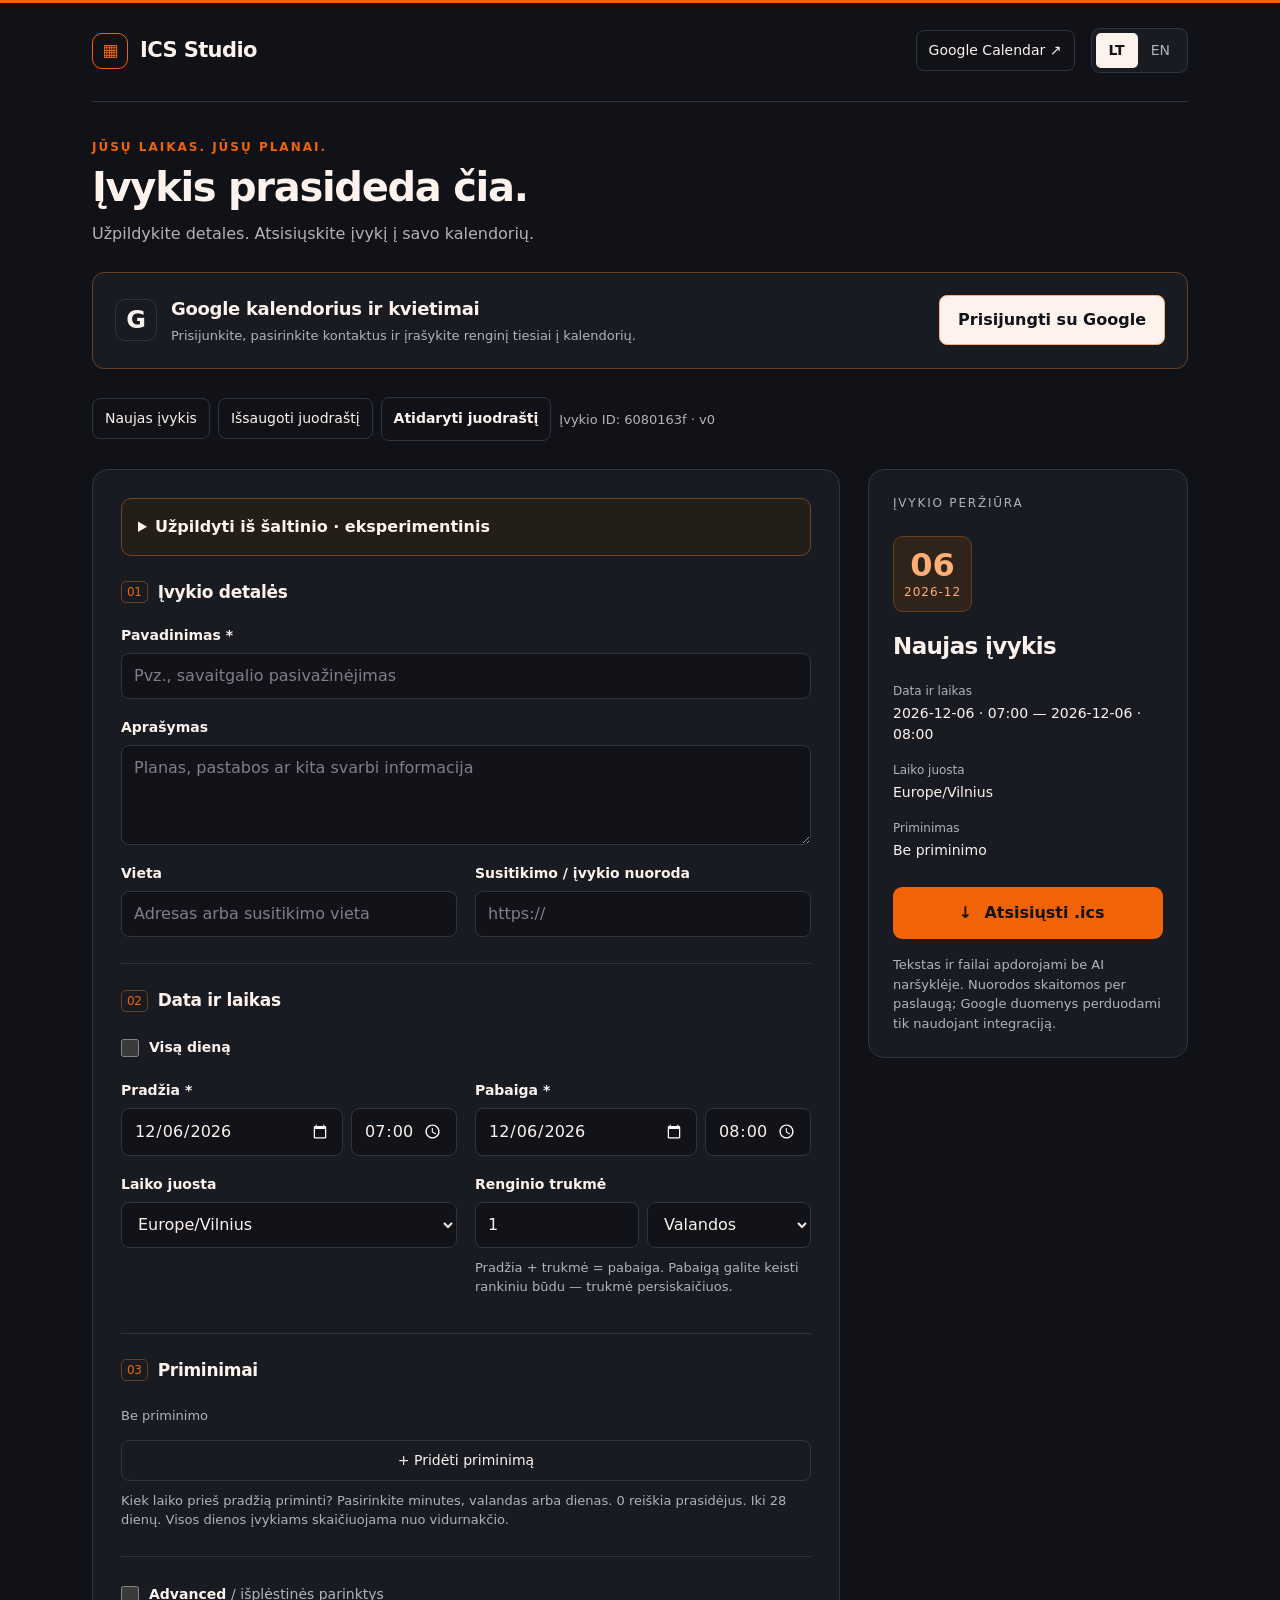
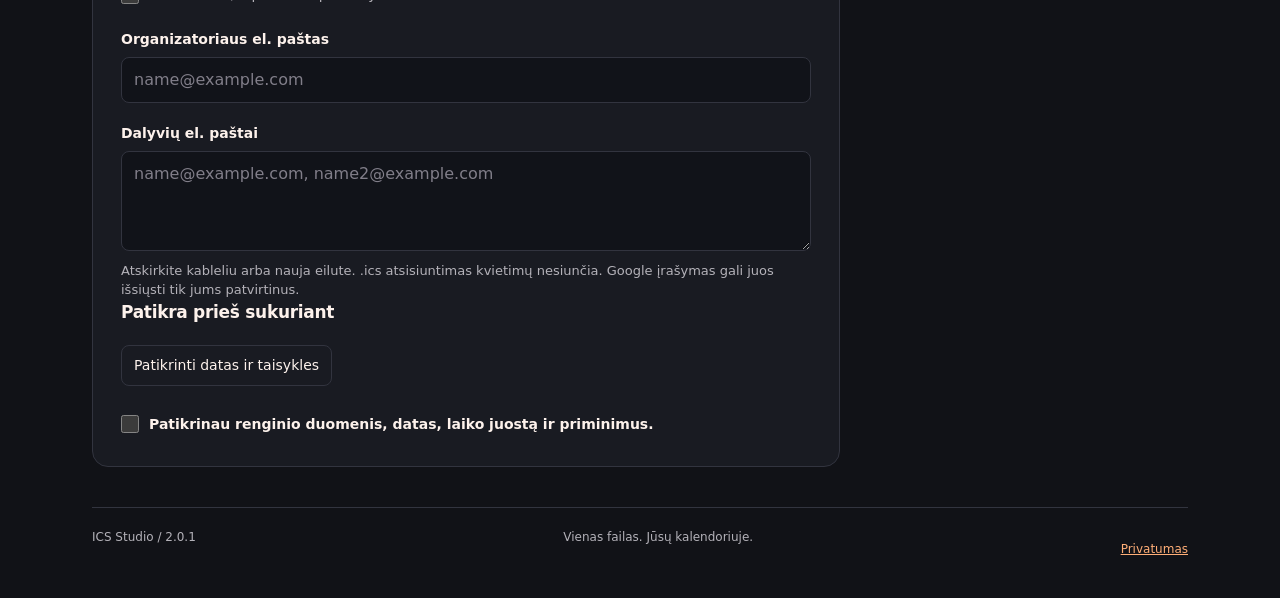
==== commit f02723eb: "Add files via upload" ====
--- a/index.html
+++ b/index.html
@@ -1,9 +1,9 @@
 <!doctype html>
-<html lang="lt"><head><meta charset="UTF-8"><meta name="viewport" content="width=device-width,initial-scale=1"><meta name="theme-color" content="#111217"><meta name="description" content="Sukurkite ir atsisiųskite kalendoriaus įvykį. Create and download an iCalendar event. Private, free, no account."><title>ICS Studio — Kalendoriaus įvykis</title><link rel="icon" href="./favicon.svg" type="image/svg+xml"><link rel="stylesheet" href="./styles.css?v=2.0"><script defer src="./config.js?v=2.0"></script><script defer src="./engine.js?v=2.0"></script><script defer src="./extract.js?v=2.0"></script><script defer src="./files.js?v=2.0"></script><script defer src="./google.js?v=2.0"></script><script defer src="./app.js?v=2.0"></script></head>
-<body><div class="shell"><header><div class="brand"><span class="mark" aria-hidden="true">▦</span>ICS Studio</div><nav class="lang" aria-label="Kalba / Language"><button type="button" data-lang="lt" aria-pressed="true">LT</button><button type="button" data-lang="en" aria-pressed="false">EN</button></nav></header>
+<html lang="lt"><head><meta charset="UTF-8"><meta name="viewport" content="width=device-width,initial-scale=1"><meta name="theme-color" content="#111217"><meta name="description" content="Sukurkite ir atsisiųskite kalendoriaus įvykį. Create and download an iCalendar event. Private, free, no account."><title>ICS Studio — Kalendoriaus įvykis</title><link rel="icon" href="./favicon.svg" type="image/svg+xml"><link rel="stylesheet" href="./styles.css?v=2.0.1"><script defer src="./config.js?v=2.0.1"></script><script defer src="./engine.js?v=2.0.1"></script><script defer src="./extract.js?v=2.0.1"></script><script defer src="./files.js?v=2.0.1"></script><script defer src="./google.js?v=2.0.1"></script><script defer src="./app.js?v=2.0.1"></script></head>
+<body><div class="shell"><header><div class="brand"><span class="mark" aria-hidden="true">▦</span>ICS Studio</div><a class="google-shortcut" href="#googleIntegration">Google Calendar <span aria-hidden="true">↗</span></a><nav class="lang" aria-label="Kalba / Language"><button type="button" data-lang="lt" aria-pressed="true">LT</button><button type="button" data-lang="en" aria-pressed="false">EN</button></nav></header>
 <main><div class="intro"><p class="eyebrow" data-t="eyebrow">Jūsų laikas. Jūsų planai.</p><h1 data-t="heading">Įvykis prasideda čia.</h1><p data-t="intro">Užpildykite detales. Atsisiųskite įvykį į savo kalendorių.</p></div>
 <noscript>Įjunkite JavaScript, kad galėtumėte sugeneruoti failą. Enable JavaScript to generate a file.</noscript>
-<div class="layout"><div class="workspace-tools full-width"><button type="button" id="newEvent" class="subbutton" data-lt="Naujas įvykis" data-en="New event">Naujas įvykis</button><button type="button" id="saveProject" class="subbutton" data-lt="Išsaugoti juodraštį" data-en="Save draft">Išsaugoti juodraštį</button><label class="subbutton file-label"><span data-lt="Atidaryti juodraštį" data-en="Open draft">Atidaryti juodraštį</span><input type="file" id="openProject" accept=".icsstudio,.json"></label><span id="identityStatus" class="hint"></span></div><form id="event-form" class="form-card">
+<div class="layout"><section class="google-panel full-width" id="googleIntegration" tabindex="-1"><div class="google-intro"><span class="google-symbol" aria-hidden="true">G</span><div><h2 data-lt="Google kalendorius ir kvietimai" data-en="Google Calendar &amp; invitations">Google kalendorius ir kvietimai</h2><p class="hint" data-lt="Prisijunkite, pasirinkite kontaktus ir įrašykite renginį tiesiai į kalendorių." data-en="Connect, choose contacts and save the event directly to your calendar.">Prisijunkite, pasirinkite kontaktus ir įrašykite renginį tiesiai į kalendorių.</p></div></div><button type="button" id="connectGoogle" class="google-connect" data-lt="Prisijungti su Google" data-en="Sign in with Google">Prisijungti su Google</button><button type="button" id="disconnectGoogle" class="subbutton" hidden data-lt="Atjungti" data-en="Disconnect">Atjungti</button><p id="googleStatus" class="hint" role="status"></p><div id="googleFields" hidden><div class="google-step"><h3 data-lt="1. Kalendorius" data-en="1. Calendar">1. Kalendorius</h3><label for="calendar" data-lt="Kalendorius" data-en="Calendar">Kalendorius</label><select id="calendar"></select><button type="button" id="checkBusy" class="subbutton" data-lt="Tikrinti kalendoriaus užimtumą" data-en="Check calendar conflicts">Tikrinti kalendoriaus užimtumą</button><div id="busyResult" class="hint"></div></div><div class="google-step"><h3 data-lt="2. Pakviesti kontaktus" data-en="2. Invite contacts">2. Pakviesti kontaktus</h3><button type="button" id="connectContacts" class="subbutton" data-lt="Leisti kontaktų paiešką" data-en="Enable contact search">Leisti kontaktų paiešką</button><label for="contactQuery" data-lt="Ieškoti kontakto" data-en="Search contacts">Ieškoti kontakto</label><input id="contactQuery" type="search"><button type="button" id="searchContacts" class="subbutton" data-lt="Ieškoti" data-en="Search">Ieškoti</button><div id="contactsResult"></div></div><div class="google-step"><h3 data-lt="3. Įrašyti renginį" data-en="3. Save event">3. Įrašyti renginį</h3><button type="button" id="saveGoogle" class="download" data-lt="Įrašyti į Google kalendorių" data-en="Save to Google Calendar">Įrašyti į Google kalendorių</button><button type="button" id="refreshGoogle" class="subbutton" data-lt="Peržiūrėti išorinį pakeitimą" data-en="Review external change">Peržiūrėti išorinį pakeitimą</button></div><p class="hint" data-lt="Dalyviams kvietimai ar atnaujinimai siunčiami tik patvirtinus įrašymą. Tikrinamas tik pasirinktas tavo kalendorius." data-en="Invitations or updates are sent only after confirming the save. Conflict checks cover only your selected calendar.">Dalyviams kvietimai ar atnaujinimai siunčiami tik patvirtinus įrašymą.</p></div></section><div class="workspace-tools full-width"><button type="button" id="newEvent" class="subbutton" data-lt="Naujas įvykis" data-en="New event">Naujas įvykis</button><button type="button" id="saveProject" class="subbutton" data-lt="Išsaugoti juodraštį" data-en="Save draft">Išsaugoti juodraštį</button><label class="subbutton file-label"><span data-lt="Atidaryti juodraštį" data-en="Open draft">Atidaryti juodraštį</span><input type="file" id="openProject" accept=".icsstudio,.json" class="visually-hidden"></label><span id="identityStatus" class="hint"></span></div><form id="event-form" class="form-card">
 <details class="import-panel"><summary data-lt="Užpildyti iš šaltinio · eksperimentinis" data-en="Fill from source · experimental">Užpildyti iš šaltinio · eksperimentinis</summary><p class="notice" data-lt="Eksperimentinis sprendimas BE AI. Sukūrus įvykį privaloma patikrinti, ar visa informacija pateikta teisingai." data-en="Experimental, WITHOUT AI. After creating the event, you must verify that all information is correct.">Eksperimentinis sprendimas BE AI. Sukūrus įvykį privaloma patikrinti, ar visa informacija pateikta teisingai.</p><div class="field"><label for="sourceText" data-lt="Tekstas" data-en="Text">Tekstas</label><textarea id="sourceText" maxlength="250000"></textarea><button id="parseText" type="button" class="subbutton" data-lt="Analizuoti tekstą" data-en="Analyze text">Analizuoti tekstą</button></div><div class="field"><label for="sourceFile" data-lt="Failas: TXT, MD, CSV, HTML, JSON, DOCX, tekstinis PDF" data-en="File: TXT, MD, CSV, HTML, JSON, DOCX, text PDF">Failas: TXT, MD, CSV, HTML, JSON, DOCX, tekstinis PDF</label><input id="sourceFile" type="file" accept=".txt,.md,.csv,.html,.htm,.json,.docx,.pdf"><p class="hint" data-lt="Iki 10 MB / 50 PDF puslapių. Skenuoti dokumentai ir vaizdai be teksto nepalaikomi. PDF ir DOCX skaitytuvai įkeliami iš CDN; failas lieka naršyklėje." data-en="Up to 10 MB / 50 PDF pages. Scans and images without text are unsupported. PDF/DOCX readers load from a CDN; the file stays in your browser.">Iki 10 MB / 50 PDF puslapių. Skenuoti dokumentai ir vaizdai be teksto nepalaikomi.</p></div><div class="field"><label for="sourceUrl" data-lt="Viešo puslapio nuoroda" data-en="Public page URL">Viešo puslapio nuoroda</label><input type="url" id="sourceUrl" placeholder="https://"><button type="button" id="parseUrl" class="subbutton" data-lt="Perskaityti nuorodą" data-en="Read URL">Perskaityti nuorodą</button><p class="hint" data-lt="Nuoroda siunčiama sukonfigūruotai skaitymo paslaugai. Ji skaito tik savininko leistas viešas svetaines, neprisijungia prie paskyrų." data-en="The URL is sent to the configured reader. It only reads owner-approved public sites and does not sign in to accounts.">Nuoroda siunčiama sukonfigūruotai skaitymo paslaugai.</p></div><p id="importStatus" role="status"></p><div id="importResult" hidden><label for="candidate" data-lt="Rastas renginys arba datos kandidatas" data-en="Detected event or date candidate">Rastas renginys arba datos kandidatas</label><select id="candidate"></select><div id="evidence"></div><button type="button" id="applyImport" class="subbutton" data-lt="Perkelti rastus laukus į formą" data-en="Apply extracted fields">Perkelti rastus laukus į formą</button></div></details><section><h2 class="section-title"><span class="number">01</span><span data-t="details">Įvykio detalės</span></h2><div class="grid">
 <div class="field full"><label for="title" data-t="title">Pavadinimas *</label><input id="title" required maxlength="500" data-p="titlePlaceholder" placeholder="Pvz., savaitgalio pasivažinėjimas" autocomplete="off"></div>
 <div class="field full"><label for="description" data-t="description">Aprašymas</label><textarea id="description" maxlength="20000" data-p="descriptionPlaceholder" placeholder="Planas, pastabos ar kita svarbi informacija"></textarea></div>
@@ -15,11 +15,11 @@
 <div class="field"><label for="startDate" data-t="start">Pradžia *</label><div class="date-pair"><input id="startDate" type="date" min="2007-01-01" max="2099-12-31" required><input id="startTime" type="time" value="10:00" required data-a="startTime"></div><div id="startFoldField" hidden><label for="startFold" data-lt="Ši valanda pasikartoja du kartus" data-en="This clock time occurs twice">Ši valanda pasikartoja du kartus</label><select id="startFold"><option value="early" data-lt="Pirmasis pasitaikymas" data-en="First occurrence">Pirmasis pasitaikymas</option><option value="late" data-lt="Antrasis pasitaikymas" data-en="Second occurrence">Antrasis pasitaikymas</option></select></div></div>
 <div class="field"><label for="endDate" data-t="end">Pabaiga *</label><div class="date-pair"><input id="endDate" type="date" min="2007-01-01" max="2099-12-31" required><input id="endTime" type="time" value="11:00" required data-a="endTime"></div><div id="endFoldField" hidden><label for="endFold" data-lt="Ši valanda pasikartoja du kartus" data-en="This clock time occurs twice">Ši valanda pasikartoja du kartus</label><select id="endFold"><option value="early" data-lt="Pirmasis pasitaikymas" data-en="First occurrence">Pirmasis pasitaikymas</option><option value="late" data-lt="Antrasis pasitaikymas" data-en="Second occurrence">Antrasis pasitaikymas</option></select></div></div>
 <p class="hint full" id="allDayHint" data-t="allDayHint" hidden>Įtraukiama ir pasirinkta paskutinė diena.</p>
-<div class="field" id="zoneField"><label for="zone" data-t="zone">Laiko juosta</label><select id="zone"><option value="Europe/Vilnius">Europe/Vilnius</option><option value="Europe/Riga">Europe/Riga</option><option value="Europe/Tallinn">Europe/Tallinn</option><option value="Europe/Warsaw">Europe/Warsaw</option><option value="Europe/Berlin">Europe/Berlin</option><option value="Europe/Paris">Europe/Paris</option><option value="Europe/London">Europe/London</option><option value="America/New_York">America/New_York</option><option value="America/Los_Angeles">America/Los_Angeles</option><option value="UTC">UTC</option></select><label for="zoneMode" data-lt="Keičiant laiko juostą" data-en="When changing time zone">Keičiant laiko juostą</label><select id="zoneMode"><option value="wall" data-lt="Išlaikyti vietinę valandą" data-en="Keep local clock time">Išlaikyti vietinę valandą</option><option value="instant" data-lt="Išlaikyti tą patį momentą" data-en="Keep the same instant">Išlaikyti tą patį momentą</option></select></div>
-<div class="field full" id="durationField"><label for="duration" data-t="duration">Renginio trukmė</label><div class="quantity-row"><input id="duration" type="number" min="0.01" step="any" value="1" required><select id="durationUnit" data-a="durationUnit" aria-label="Trukmės vienetas"><option value="1" data-t="unitMinutes">Minutės</option><option value="60" data-t="unitHours" selected>Valandos</option><option value="1440" data-t="unitDays">Dienos</option></select></div><p class="hint" data-t="durationHint">Pradžia + trukmė = pabaiga. Pabaigą galite keisti rankiniu būdu — trukmė persiskaičiuos.</p><p class="hint" id="timeFeedback" role="status" aria-live="polite"></p><label for="durationMode" data-lt="Dienos reikšmė" data-en="Meaning of a day">Dienos reikšmė</label><select id="durationMode"><option value="elapsed" data-lt="24 faktinės valandos" data-en="24 elapsed hours">24 faktinės valandos</option><option value="calendar" data-lt="Kita kalendorinė diena tuo pačiu laiku" data-en="Next calendar day at the same clock time">Kita kalendorinė diena tuo pačiu laiku</option></select></div></div></section>
+<div class="field" id="zoneField"><label for="zone" data-t="zone">Laiko juosta</label><select id="zone"><option value="Europe/Vilnius">Europe/Vilnius</option><option value="Europe/Riga">Europe/Riga</option><option value="Europe/Tallinn">Europe/Tallinn</option><option value="Europe/Warsaw">Europe/Warsaw</option><option value="Europe/Berlin">Europe/Berlin</option><option value="Europe/Paris">Europe/Paris</option><option value="Europe/London">Europe/London</option><option value="America/New_York">America/New_York</option><option value="America/Los_Angeles">America/Los_Angeles</option><option value="UTC">UTC</option></select></div>
+<div class="field" id="durationField"><label for="duration" data-t="duration">Renginio trukmė</label><div class="quantity-row"><input id="duration" type="number" min="0.01" step="any" value="1" required><select id="durationUnit" data-a="durationUnit" aria-label="Trukmės vienetas"><option value="1" data-t="unitMinutes">Minutės</option><option value="60" data-t="unitHours" selected>Valandos</option><option value="1440" data-t="unitDays">Dienos</option></select></div><p class="hint" data-t="durationHint">Pradžia + trukmė = pabaiga. Pabaigą galite keisti rankiniu būdu — trukmė persiskaičiuos.</p><p class="hint" id="timeFeedback" role="status" aria-live="polite"></p></div></div></section>
 <section><h2 class="section-title"><span class="number">03</span><span data-t="remindersHeading">Priminimai</span></h2><div class="field"><p id="noReminders" class="hint" data-t="none">Be priminimo</p><div id="reminders" class="reminders"></div><button type="button" class="subbutton" id="addReminder" data-t="addReminder">+ Pridėti priminimą</button><p class="hint" data-t="alarmHint">Kiek laiko prieš pradžią priminti? Pasirinkite minutes, valandas arba dienas. 0 reiškia prasidėjus. Visos dienos įvykiams skaičiuojama nuo vidurnakčio.</p></div></section><section><div class="advanced-toggle"><label class="check"><input id="advanced" type="checkbox" aria-controls="advancedFields" aria-expanded="false"><span>Advanced <span class="optional" data-t="advanced">/ išplėstinės parinktys</span></span></label></div>
 <fieldset id="advancedFields" class="advanced-content" disabled hidden><div class="grid">
-<div class="field full"><label for="frequency" data-t="frequency">Pasikartojimas</label><select id="frequency"><option value="" data-t="once">Nesikartoja</option><option value="DAILY" data-t="daily">Kasdien</option><option value="WEEKLY" data-t="weekly">Kas savaitę</option><option value="MONTHLY" data-t="monthly">Kas mėnesį</option><option value="YEARLY" data-t="yearly">Kasmet</option></select></div>
+<div class="field full time-options"><h3 data-lt="Papildomos laiko parinktys" data-en="Extra time settings">Papildomos laiko parinktys</h3><div class="grid" id="extraTimeGrid"><div class="field"><label for="zoneMode" data-lt="Pakeitus laiko juostą" data-en="When the time zone changes">Pakeitus laiko juostą</label><select id="zoneMode"><option value="wall" data-lt="Palikti įvestą valandą" data-en="Keep the entered time">Palikti įvestą valandą</option><option value="instant" data-lt="Perskaičiuoti valandą" data-en="Convert the clock time">Perskaičiuoti valandą</option></select><p class="hint" data-lt="Palikti įvestą valandą (pvz., 18:00) ar perskaičiuoti ją pagal naują juostą." data-en="Keep the entered clock time (e.g. 18:00), or convert it to the new time zone.">Palikti įvestą valandą (pvz., 18:00) ar perskaičiuoti ją pagal naują juostą.</p></div><div class="field"><label for="durationMode" data-lt="Kelių dienų renginio trukmė" data-en="Duration of a multi-day event">Kelių dienų renginio trukmė</label><select id="durationMode"><option value="elapsed" data-lt="Skaičiuoti po 24 valandas" data-en="Count 24 hours per day">Skaičiuoti po 24 valandas</option><option value="calendar" data-lt="Baigti tą pačią valandą kitą dieną" data-en="End at the same time on a later day">Baigti tą pačią valandą kitą dieną</option></select><p class="hint" data-lt="Persukant laikrodį iki tos pačios valandos kitą dieną gali praeiti 23 arba 25 valandos." data-en="When clocks change, the same time on the next day may be 23 or 25 hours away.">Persukant laikrodį iki tos pačios valandos kitą dieną gali praeiti 23 arba 25 valandos.</p></div></div></div><div class="field full"><label for="frequency" data-t="frequency">Pasikartojimas</label><select id="frequency"><option value="" data-t="once">Nesikartoja</option><option value="DAILY" data-t="daily">Kasdien</option><option value="WEEKLY" data-t="weekly">Kas savaitę</option><option value="MONTHLY" data-t="monthly">Kas mėnesį</option><option value="YEARLY" data-t="yearly">Kasmet</option></select></div>
 <div class="full" id="repeatFields" hidden><div class="grid"><div class="field"><label for="interval" data-t="interval">Kas kiek periodų</label><input id="interval" type="number" value="1" min="1" max="999" required><p class="hint" data-t="intervalHint">Pvz., „Kas savaitę“ + 2 = kas dvi savaites.</p></div><div class="field"><label for="repeatEnd" data-t="repeatEnd">Kartojimo pabaiga</label><select id="repeatEnd"><option value="window" data-lt="Ateinantys 5 metai (baigtinė serija)" data-en="Next 5 years (finite series)">Ateinantys 5 metai (baigtinė serija)</option><option value="count" data-t="afterCount">Po nurodyto kartų skaičiaus</option><option value="until" data-t="untilDate">Nurodytą dieną</option></select></div>
 <div class="field" id="countField" hidden><label for="count" data-t="count">Kartų skaičius (su pirmuoju)</label><input id="count" type="number" min="1" max="1000" value="10" required></div><div class="field" id="untilField" hidden><label for="until" data-t="until">Iki datos imtinai</label><input id="until" type="date" min="2007-01-01" max="2099-12-31" required></div>
 <fieldset class="full" id="weekField" hidden><legend data-t="weekdays">Savaitės dienos</legend><div class="weekdays"><label><input type="checkbox" name="weekday" value="MO"><span data-t="mo">Pr</span></label><label><input type="checkbox" name="weekday" value="TU"><span data-t="tu">An</span></label><label><input type="checkbox" name="weekday" value="WE"><span data-t="we">Tr</span></label><label><input type="checkbox" name="weekday" value="TH"><span data-t="th">Kt</span></label><label><input type="checkbox" name="weekday" value="FR"><span data-t="fr">Pn</span></label><label><input type="checkbox" name="weekday" value="SA"><span data-t="sa">Št</span></label><label><input type="checkbox" name="weekday" value="SU"><span data-t="su">Sk</span></label></div><p class="hint" data-t="weekdayHint">Nepasirinkus dienų, kartojama pradžios savaitės dieną. Pasirinkus dienas, įtraukite ir pradžios dieną.</p></fieldset>
@@ -32,5 +32,5 @@
 </div></fieldset></section><div class="field full"><label for="organizer" data-t="organizer">Organizatoriaus el. paštas</label><input id="organizer" type="email" placeholder="name@example.com" maxlength="254"></div>
 <div class="field full"><label for="attendees" data-t="attendees">Dalyvių el. paštai</label><textarea id="attendees" rows="2" maxlength="10000" placeholder="name@example.com, name2@example.com"></textarea><p class="hint" data-t="attendeeHint">Atskirkite kableliu arba nauja eilute. Kvietimai el. paštu nesiunčiami.</p></div>
 <section><h2 data-lt="Patikra prieš sukuriant" data-en="Review before creating">Patikra prieš sukuriant</h2><button type="button" id="audit" class="subbutton" data-lt="Patikrinti datas ir taisykles" data-en="Check dates and rules">Patikrinti datas ir taisykles</button><div id="auditResult" class="audit-result" role="status"></div><label class="check"><input type="checkbox" id="reviewed"><span data-lt="Patikrinau renginio duomenis, datas, laiko juostą ir priminimus." data-en="I checked the event details, dates, time zone and reminders.">Patikrinau renginio duomenis, datas, laiko juostą ir priminimus.</span></label><p id="importWarning" class="notice" hidden data-lt="Eksperimentinis importas: po sukūrimo privaloma patikrinti visą informaciją ir pačiame kalendoriuje." data-en="Experimental import: after creation, you must verify all details in the calendar itself.">Eksperimentinis importas: po sukūrimo privaloma patikrinti visą informaciją ir pačiame kalendoriuje.</p></section></form>
-<aside class="preview" aria-labelledby="previewHeading"><p class="preview-tag" id="previewHeading" data-t="preview">Įvykio peržiūra</p><div class="date-badge"><strong id="previewDay">—</strong><span id="previewMonth">—</span></div><h3 id="previewTitle">Naujas įvykis</h3><div class="summary"><div><small data-t="when">Data ir laikas</small><span id="previewWhen"></span></div><div id="previewZoneRow"><small data-t="zone">Laiko juosta</small><span id="previewZone">Europe/Vilnius</span></div><div id="previewLocationRow" hidden><small data-t="location">Vieta</small><span id="previewLocation"></span></div><div id="previewRepeatRow" hidden><small data-t="frequency">Pasikartojimas</small><span id="previewRepeat"></span></div><div><small data-t="reminder">Priminimas</small><span id="previewReminder"></span></div></div><button class="download" type="submit" form="event-form"><span aria-hidden="true">↓</span> <span data-t="download">Atsisiųsti .ics</span></button><div id="feedback" class="feedback" role="status" aria-live="polite"></div><p class="privacy-note" data-t="localNote">Įvykio duomenys lieka jūsų naršyklėje. Jokios paskyros. Jokio siuntimo į serverį.</p><section class="google-panel"><h2>Google Calendar</h2><button type="button" id="connectGoogle" class="subbutton" data-lt="Prisijungti prie Google" data-en="Connect Google">Prisijungti prie Google</button><button type="button" id="disconnectGoogle" class="subbutton" hidden data-lt="Atjungti" data-en="Disconnect">Atjungti</button><p id="googleStatus" class="hint" role="status"></p><div id="googleFields" hidden><label for="calendar" data-lt="Kalendorius" data-en="Calendar">Kalendorius</label><select id="calendar"></select><button type="button" id="connectContacts" class="subbutton" data-lt="Leisti kontaktų paiešką" data-en="Enable contact search">Leisti kontaktų paiešką</button><label for="contactQuery" data-lt="Ieškoti kontakto" data-en="Search contacts">Ieškoti kontakto</label><input id="contactQuery" type="search"><button type="button" id="searchContacts" class="subbutton" data-lt="Ieškoti" data-en="Search">Ieškoti</button><div id="contactsResult"></div><button type="button" id="checkBusy" class="subbutton" data-lt="Tikrinti kalendoriaus užimtumą" data-en="Check calendar conflicts">Tikrinti kalendoriaus užimtumą</button><div id="busyResult" class="hint"></div><button type="button" id="saveGoogle" class="download" data-lt="Įrašyti / atnaujinti Google" data-en="Save / update Google">Įrašyti / atnaujinti Google</button><button type="button" id="refreshGoogle" class="subbutton" data-lt="Peržiūrėti išorinį pakeitimą" data-en="Review external change">Peržiūrėti išorinį pakeitimą</button><p class="hint" data-lt="Dalyviams kvietimai ar atnaujinimai siunčiami tik patvirtinus įrašymą. Tikrinamas tik pasirinktas tavo kalendorius." data-en="Invitations or updates are sent only after confirming the save. Conflict checks cover only your selected calendar.">Dalyviams kvietimai ar atnaujinimai siunčiami tik patvirtinus įrašymą.</p></div></section></aside>
-</div></main><footer><span>ICS Studio <span class="optional">/ 2.0</span></span><span data-t="footer">Vienas failas. Jūsų kalendoriuje.</span><p><a href="privacy.html" data-lt="Privatumas" data-en="Privacy">Privatumas</a></p></footer></div></body></html>+<aside class="preview" aria-labelledby="previewHeading" id="eventPreview" tabindex="-1"><p class="preview-tag" id="previewHeading" data-t="preview">Įvykio peržiūra</p><div class="date-badge"><strong id="previewDay">—</strong><span id="previewMonth">—</span></div><h3 id="previewTitle">Naujas įvykis</h3><div class="summary"><div><small data-t="when">Data ir laikas</small><span id="previewWhen"></span></div><div id="previewZoneRow"><small data-t="zone">Laiko juosta</small><span id="previewZone">Europe/Vilnius</span></div><div id="previewLocationRow" hidden><small data-t="location">Vieta</small><span id="previewLocation"></span></div><div id="previewRepeatRow" hidden><small data-t="frequency">Pasikartojimas</small><span id="previewRepeat"></span></div><div><small data-t="reminder">Priminimas</small><span id="previewReminder"></span></div></div><button class="download" type="submit" form="event-form"><span aria-hidden="true">↓</span> <span data-t="download">Atsisiųsti .ics</span></button><div id="feedback" class="feedback" role="status" aria-live="polite"></div><p class="privacy-note" data-t="localNote">Įvykio duomenys lieka jūsų naršyklėje. Jokios paskyros. Jokio siuntimo į serverį.</p></aside>
+</div></main><footer><span>ICS Studio <span class="optional">/ 2.0.1</span></span><span data-t="footer">Vienas failas. Jūsų kalendoriuje.</span><p><a href="privacy.html" data-lt="Privatumas" data-en="Privacy">Privatumas</a></p></footer></div><nav class="mobile-actions" aria-label="Renginio veiksmai / Event actions"><a href="#googleIntegration">Google Calendar</a><a href="#eventPreview" data-lt="Atsisiųsti .ics" data-en="Download .ics">Atsisiųsti .ics</a></nav></body></html>
--- a/styles.css
+++ b/styles.css
@@ -3,3 +3,22 @@
 .quantity-row{display:grid;grid-template-columns:minmax(0,1fr) minmax(110px,1fr);gap:8px}.alarm-row{display:grid;grid-template-columns:minmax(64px,1fr) minmax(100px,1fr) 44px;gap:8px}.alarm-row .subbutton{min-height:46px}.feedback.error,#timeFeedback{color:#ffb5ac}
 
 .full-width{grid-column:1/-1}.workspace-tools{display:flex;flex-wrap:wrap;gap:8px;align-items:center}.file-label{cursor:pointer}.file-label input{width:170px!important;min-height:0!important;padding:4px!important;font-size:13px}.import-panel{border:1px solid #724622;background:#241e19;border-radius:10px;padding:16px;margin-bottom:24px}.import-panel .field{margin-top:14px}summary{cursor:pointer;font-weight:600}.notice{color:#ffd1b1;border-left:3px solid var(--orange);padding-left:12px;font-size:14px}.google-panel button{margin:7px 0;width:100%}.google-panel label{display:block;margin-top:10px}.audit-result{max-height:320px;overflow:auto;overflow-wrap:anywhere;font-size:14px;margin:12px 0}.audit-result table,#evidence table{width:100%;font-size:13px;border-collapse:collapse}td,th{text-align:left;border-bottom:1px solid var(--line);padding:7px;overflow-wrap:anywhere}.alarm-row{grid-template-columns:1fr 1fr 44px;padding-bottom:14px;border-bottom:1px solid var(--line)}.alarm-row .alarm-mode,.alarm-row .alarm-clock{grid-column:1/3}.alarm-row .alarm-remove{grid-column:3;grid-row:1}.google-panel a{overflow-wrap:anywhere}#contactsResult button{white-space:normal;overflow-wrap:anywhere;text-align:left}.preview{position:static}.form-card>.field{margin-top:20px}.subbutton:disabled,.download:disabled{opacity:.5;cursor:wait}#identityStatus{overflow-wrap:anywhere;max-width:100%}
+
+/* 2.0.1: readable import cards and visible Google actions on every screen. */
+.layout>*{min-width:0}.form-card,.preview{min-width:0}.import-panel{min-width:0}
+#evidence{display:grid;gap:10px;margin:16px 0}.import-field{min-width:0;padding:14px;background:var(--input);border:1px solid var(--line);border-radius:9px}
+.import-field-label{display:flex;gap:10px;align-items:center;font-size:14px;line-height:1.4;word-break:normal;overflow-wrap:normal}
+.import-field-value{margin:9px 0 0 28px;white-space:pre-wrap;overflow-wrap:anywhere;max-height:220px;overflow:auto;font-size:14px;line-height:1.6}
+.source-evidence{margin:10px 0 0 28px;color:var(--muted);font-size:13px}.source-evidence summary{font-weight:400}.source-evidence p{white-space:pre-wrap;overflow-wrap:anywhere}
+.import-notes{border:1px solid #694126;border-radius:8px;padding:12px;font-size:13px;color:#ffd1b1}.import-notes summary{font-weight:500}.import-notes ul{padding-left:20px;line-height:1.6}
+#candidate{margin:8px 0;max-width:100%}.time-options h3{font-size:15px;margin:0 0 16px}.time-options{padding-bottom:20px;border-bottom:1px solid var(--line)}
+.google-panel{margin:0;padding:22px;border:1px solid #694126;border-radius:12px;background:var(--panel);display:grid;grid-template-columns:minmax(0,1fr) auto;gap:12px 20px;scroll-margin-top:20px}
+.google-intro{display:flex;align-items:center;gap:14px;min-width:0}.google-intro h2{margin:0 0 4px;font-size:18px}.google-symbol{display:grid;place-items:center;width:42px;height:42px;flex:none;border:1px solid var(--line);border-radius:10px;font-weight:700;font-size:24px;color:var(--text)}
+.google-panel button{min-height:44px;margin:0}.google-panel .google-connect{align-self:center;width:auto;border:1px solid var(--focus);border-radius:8px;background:var(--text);color:var(--bg);padding:12px 18px;font-weight:600}
+#googleStatus{grid-column:1/-1;margin:0;overflow-wrap:anywhere}#googleStatus:empty{display:none}#googleFields{grid-column:1/-1;display:grid;grid-template-columns:repeat(3,minmax(0,1fr));gap:20px;border-top:1px solid var(--line);padding-top:20px}
+.google-step{min-width:0;display:flex;flex-direction:column;gap:10px}.google-step h3{font-size:14px;color:var(--focus);margin:0 0 4px}.google-step label{margin:0}.google-step .download{margin:0}#googleFields>p{grid-column:1/-1;margin:0}#contactsResult:empty,#busyResult:empty{display:none}#contactsResult{display:grid;gap:8px;max-height:280px;overflow:auto}
+#disconnectGoogle{width:auto;align-self:center}.google-shortcut{margin-left:auto;text-decoration:none;font-size:14px;border:1px solid var(--line);padding:9px 12px;border-radius:8px;color:var(--text)}.google-shortcut:hover{border-color:var(--orange)}
+#eventPreview{scroll-margin-top:20px}.mobile-actions{display:none}.visually-hidden,.file-label input.visually-hidden{position:absolute!important;width:1px!important;height:1px!important;padding:0!important;min-height:0!important;overflow:hidden;clip-path:inset(50%);white-space:nowrap;border:0!important}.file-label:focus-within{outline:2px solid var(--focus);outline-offset:3px}.file-label{display:flex;align-items:center;min-height:44px}
+@media(max-width:940px){#googleFields{grid-template-columns:1fr 1fr}.google-step:last-of-type{grid-column:1/-1}}
+@media(max-width:720px){.google-panel{grid-template-columns:1fr;padding:18px;gap:14px}.google-panel .google-connect{width:100%}#googleFields{grid-template-columns:1fr;gap:20px}.google-step+.google-step{padding-top:18px;border-top:1px solid var(--line)}.google-intro h2{font-size:17px}.google-shortcut{display:none}.grid{grid-template-columns:1fr}.full{grid-column:1/-1}.date-pair{grid-template-columns:minmax(0,1fr) 112px}.mobile-actions{position:fixed;z-index:10;bottom:0;left:0;right:0;display:grid;grid-template-columns:1fr 1fr;gap:10px;padding:10px 18px calc(10px + env(safe-area-inset-bottom));background:var(--bg);border-top:1px solid var(--line)}.mobile-actions a{min-height:44px;display:flex;align-items:center;justify-content:center;text-decoration:none;border:1px solid var(--line);border-radius:8px;color:var(--text);font-size:14px;font-weight:600}.mobile-actions a:first-child{background:var(--orange);color:var(--bg);border-color:var(--orange)}body{padding-bottom:calc(76px + env(safe-area-inset-bottom))}.import-field{padding:12px}.import-field-value{margin-left:0}.source-evidence{margin-left:0}#googleIntegration,#eventPreview{scroll-margin-bottom:90px}}
+@media(max-width:360px){.shell{padding:0 12px}.form-card{padding:16px}.import-panel{padding:12px}.date-pair{grid-template-columns:minmax(0,1fr) 100px}.google-intro{gap:10px}.google-symbol{width:34px;height:34px;font-size:20px}}
